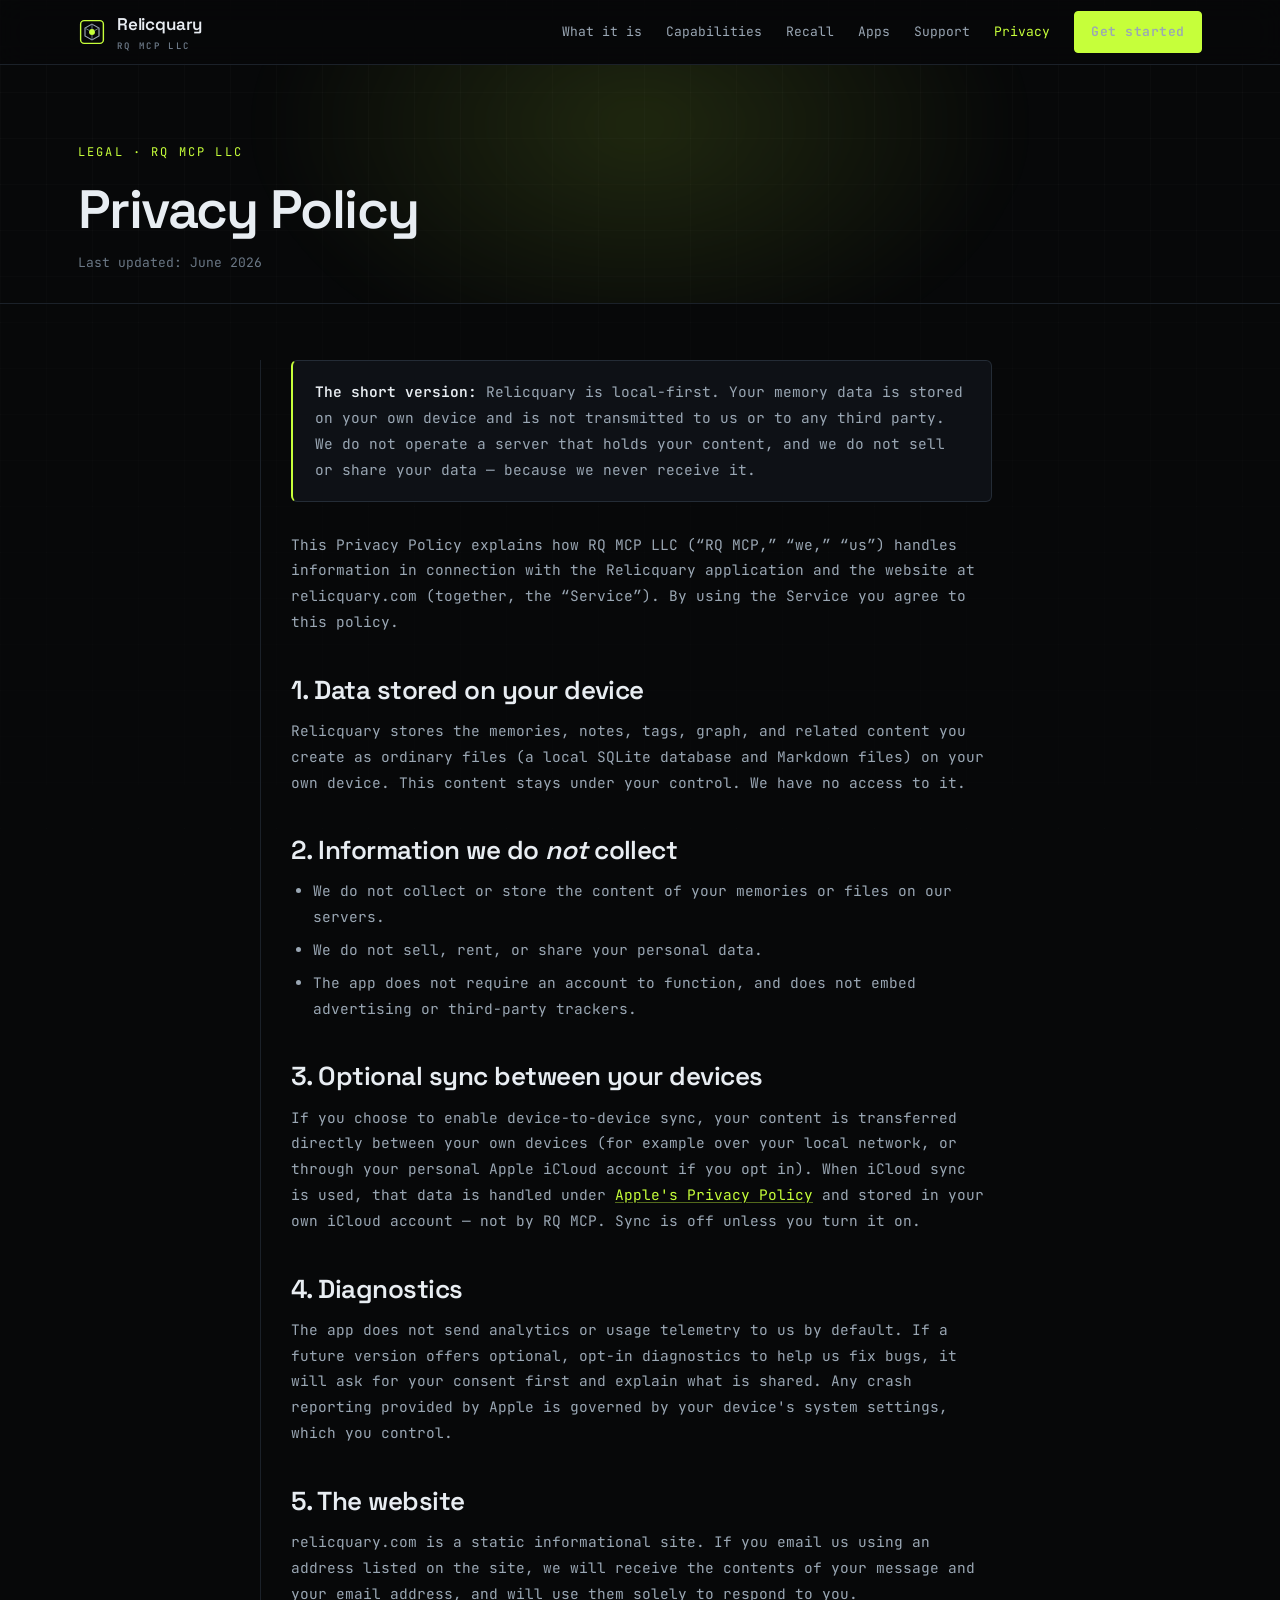
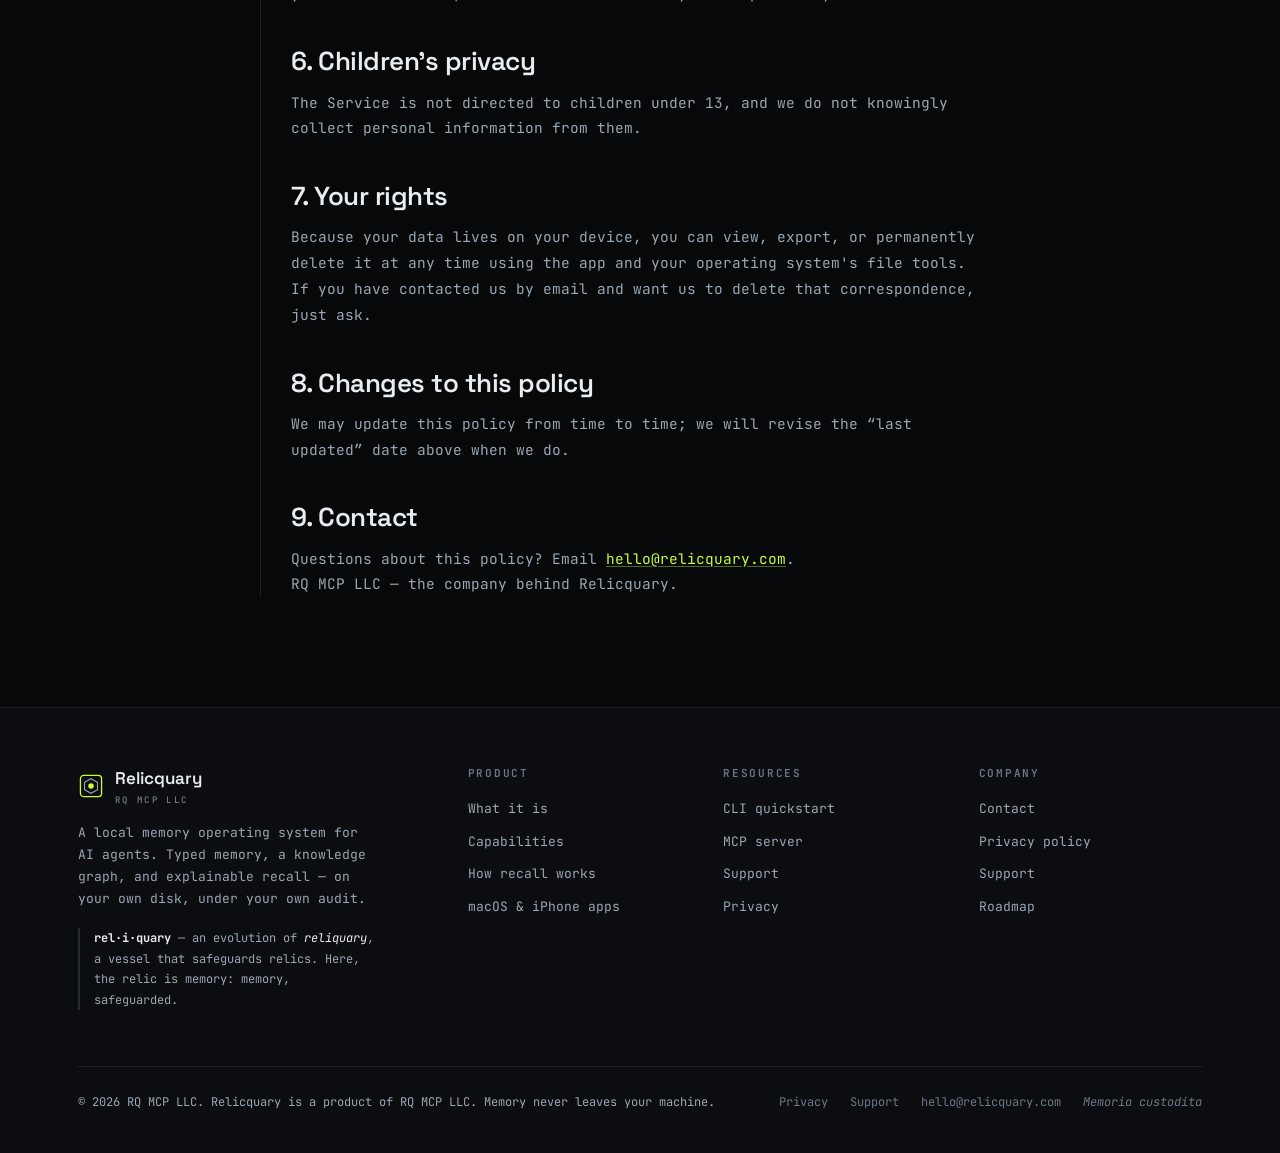
==== privacy.html @ 5849fa04 "Redesign relicquary.com — v2 Living Terminal base + best of v4 Dark developer-tool identity (near-bl" ====
<!DOCTYPE html>
<html lang="en" class="no-js">
<head>
<meta charset="UTF-8" />
<meta name="viewport" content="width=device-width, initial-scale=1.0" />
<title>Privacy Policy — Relicquary</title>
<meta name="description" content="Relicquary privacy policy. Relicquary is local-first: your memory data stays on your device. A product of RQ MCP LLC." />
<meta name="theme-color" content="#070809" />
<link rel="preconnect" href="https://fonts.googleapis.com" />
<link rel="preconnect" href="https://fonts.gstatic.com" crossorigin />
<link href="https://fonts.googleapis.com/css2?family=Space+Grotesk:wght@400;500;600;700&family=JetBrains+Mono:wght@400;500;600;700&display=swap" rel="stylesheet" />
<link rel="stylesheet" href="assets/styles.css" />
<script>document.documentElement.className = document.documentElement.className.replace('no-js','js');</script>
</head>
<body class="doc-page">
<a href="#main" class="skip">Skip to content</a>

<!-- NAV -->
<header class="nav" id="topnav">
  <div class="nav-inner">
    <a class="brand" href="index.html" aria-label="Relicquary home">
      <svg class="mark" viewBox="0 0 32 32" fill="none" aria-hidden="true">
        <rect x="3" y="3" width="26" height="26" rx="4" stroke="var(--signal)" stroke-width="1.6"/>
        <path d="M16 7 L24 11.5 V20.5 L16 25 L8 20.5 V11.5 Z" stroke="var(--ink-2)" stroke-width="1.3" fill="none"/>
        <circle cx="16" cy="16" r="3.4" fill="var(--signal)"/>
        <path d="M16 7 V12.6 M16 19.4 V25 M8 11.5 L13 14.4 M24 11.5 L19 14.4" stroke="var(--ink-3)" stroke-width="1.1"/>
      </svg>
      <span>Relicquary<small>RQ MCP LLC</small></span>
    </a>
    <nav class="nav-links" id="navlinks" aria-label="Primary">
      <a href="index.html#whatis">What it is</a>
      <a href="index.html#caps">Capabilities</a>
      <a href="index.html#recall">Recall</a>
      <a href="index.html#apps">Apps</a>
      <a href="support.html">Support</a>
      <a href="privacy.html" aria-current="page">Privacy</a>
      <a class="nav-cta" href="index.html#cta">Get started</a>
    </nav>
    <button class="nav-toggle" aria-label="Toggle menu" aria-expanded="false" aria-controls="navlinks" id="navToggle">
      <svg width="18" height="18" viewBox="0 0 24 24" fill="none" stroke="currentColor" stroke-width="2" aria-hidden="true"><line x1="3" y1="7" x2="21" y2="7"/><line x1="3" y1="12" x2="21" y2="12"/><line x1="3" y1="17" x2="21" y2="17"/></svg>
    </button>
  </div>
</header>

<main id="main">

<section class="doc-hero">
  <div class="hero-glow" aria-hidden="true"></div>
  <div class="wrap">
    <span class="index">LEGAL · RQ MCP LLC</span>
    <h1 class="doc-title">Privacy Policy</h1>
    <p class="updated">Last updated: <span id="updated">June 2026</span></p>
  </div>
</section>

<section class="doc">
  <div class="wrap doc-wrap">

    <div class="callout">
      <p><strong>The short version:</strong> Relicquary is local-first. Your memory data is stored on your
      own device and is not transmitted to us or to any third party. We do not operate a server that holds
      your content, and we do not sell or share your data — because we never receive it.</p>
    </div>

    <p>
      This Privacy Policy explains how RQ MCP LLC (“RQ MCP,” “we,” “us”) handles information in connection
      with the Relicquary application and the website at relicquary.com (together, the “Service”). By using
      the Service you agree to this policy.
    </p>

    <h2>1. Data stored on your device</h2>
    <p>
      Relicquary stores the memories, notes, tags, graph, and related content you create as ordinary files
      (a local SQLite database and Markdown files) on your own device. This content stays under your control.
      We have no access to it.
    </p>

    <h2>2. Information we do <em>not</em> collect</h2>
    <ul>
      <li>We do not collect or store the content of your memories or files on our servers.</li>
      <li>We do not sell, rent, or share your personal data.</li>
      <li>The app does not require an account to function, and does not embed advertising or third-party trackers.</li>
    </ul>

    <h2>3. Optional sync between your devices</h2>
    <p>
      If you choose to enable device-to-device sync, your content is transferred directly between your own
      devices (for example over your local network, or through your personal Apple iCloud account if you opt in).
      When iCloud sync is used, that data is handled under
      <a href="https://www.apple.com/legal/privacy/" target="_blank" rel="noopener">Apple's Privacy Policy</a>
      and stored in your own iCloud account — not by RQ MCP. Sync is off unless you turn it on.
    </p>

    <h2>4. Diagnostics</h2>
    <p>
      The app does not send analytics or usage telemetry to us by default. If a future version offers optional,
      opt-in diagnostics to help us fix bugs, it will ask for your consent first and explain what is shared. Any
      crash reporting provided by Apple is governed by your device's system settings, which you control.
    </p>

    <h2>5. The website</h2>
    <p>
      relicquary.com is a static informational site. If you email us using an address listed on the site, we
      will receive the contents of your message and your email address, and will use them solely to respond to you.
    </p>

    <h2>6. Children's privacy</h2>
    <p>The Service is not directed to children under 13, and we do not knowingly collect personal information from them.</p>

    <h2>7. Your rights</h2>
    <p>
      Because your data lives on your device, you can view, export, or permanently delete it at any time using the
      app and your operating system's file tools. If you have contacted us by email and want us to delete that
      correspondence, just ask.
    </p>

    <h2>8. Changes to this policy</h2>
    <p>We may update this policy from time to time; we will revise the “last updated” date above when we do.</p>

    <h2>9. Contact</h2>
    <p>
      Questions about this policy? Email <a href="mailto:hello@relicquary.com">hello@relicquary.com</a>.<br />
      RQ MCP LLC — the company behind Relicquary.
    </p>

  </div>
</section>

</main>

<!-- FOOTER -->
<footer aria-labelledby="foot-h">
  <h2 id="foot-h" class="sr-only">Relicquary footer</h2>
  <div class="wrap">
    <div class="foot-grid">
      <div>
        <div class="foot-brand-row">
          <svg class="mark" viewBox="0 0 32 32" fill="none" aria-hidden="true">
            <rect x="3" y="3" width="26" height="26" rx="4" stroke="var(--signal)" stroke-width="1.6"/>
            <path d="M16 7 L24 11.5 V20.5 L16 25 L8 20.5 V11.5 Z" stroke="var(--ink-2)" stroke-width="1.3"/>
            <circle cx="16" cy="16" r="3.4" fill="var(--signal)"/>
          </svg>
          <span>Relicquary<small>RQ MCP LLC</small></span>
        </div>
        <p class="foot-about">A local memory operating system for AI agents. Typed memory, a knowledge graph, and explainable recall — on your own disk, under your own audit.</p>
        <p class="etymology"><b>rel·i·quary</b> — an evolution of <em>reliquary</em>, a vessel that safeguards relics. Here, the relic is memory: memory, safeguarded.</p>
      </div>
      <div class="foot-col">
        <h5>Product</h5>
        <a href="index.html#whatis">What it is</a>
        <a href="index.html#caps">Capabilities</a>
        <a href="index.html#recall">How recall works</a>
        <a href="index.html#apps">macOS &amp; iPhone apps</a>
      </div>
      <div class="foot-col">
        <h5>Resources</h5>
        <a href="index.html#cta">CLI quickstart</a>
        <a href="index.html#recall">MCP server</a>
        <a href="support.html">Support</a>
        <a href="privacy.html">Privacy</a>
      </div>
      <div class="foot-col">
        <h5>Company</h5>
        <a href="mailto:hello@relicquary.com">Contact</a>
        <a href="privacy.html">Privacy policy</a>
        <a href="support.html">Support</a>
        <a href="index.html#apps">Roadmap</a>
      </div>
    </div>
    <div class="foot-bottom">
      <p>© <span class="yr">2026</span> RQ MCP LLC. Relicquary is a product of RQ MCP LLC. Memory never leaves your machine.</p>
      <div class="legal">
        <a href="privacy.html">Privacy</a>
        <a href="support.html">Support</a>
        <a href="mailto:hello@relicquary.com">hello@relicquary.com</a>
        <span class="lat">Memoria custodita</span>
      </div>
    </div>
  </div>
</footer>

<script>
(function(){
  Array.prototype.forEach.call(document.querySelectorAll('.yr'), function(el){
    el.textContent = new Date().getFullYear();
  });
  var navToggle = document.getElementById('navToggle');
  var navLinks = document.getElementById('navlinks');
  if(navToggle && navLinks){
    var closeNav = function(focusToggle){
      navLinks.classList.remove('open');
      navToggle.setAttribute('aria-expanded', 'false');
      if(focusToggle){ navToggle.focus(); }
    };
    navToggle.addEventListener('click', function(){
      var open = navLinks.classList.toggle('open');
      navToggle.setAttribute('aria-expanded', open ? 'true' : 'false');
    });
    Array.prototype.forEach.call(navLinks.querySelectorAll('a'), function(a){
      a.addEventListener('click', function(){ closeNav(false); });
    });
    document.addEventListener('keydown', function(e){
      if(e.key === 'Escape' && navLinks.classList.contains('open')){ closeNav(true); }
    });
  }
})();
</script>
</body>
</html>
---- assets/styles.css ----
/* ============================================================
   Relicquary — shared dark "Living Terminal" identity
   v2 base, with v4 elements re-skinned to the dark palette.
   A product of RQ MCP LLC.
   ============================================================ */

:root{
  --bg:#070809;
  --bg-2:#0b0d10;
  --panel:#0e1116;
  --panel-2:#11151b;
  --line:#1b2129;
  --line-2:#242c36;
  --ink:#e8edf2;
  --ink-2:#9aa7b4;
  --ink-3:#6b7886;
  --signal:#c6ff3a;
  --signal-dim:#9bd118;
  --cyan:#3ad6ff;
  --amber:#ffb454;
  --red:#ff6b6b;
  --grid:rgba(255,255,255,.025);
  --radius:4px;
  --mono:'JetBrains Mono', ui-monospace, SFMono-Regular, Menlo, monospace;
  --disp:'Space Grotesk', system-ui, sans-serif;
  --maxw:1180px;
}
*{box-sizing:border-box}
html{scroll-behavior:smooth;scroll-padding-top:80px}
@media (prefers-reduced-motion:reduce){html{scroll-behavior:auto}}
body{
  margin:0;
  background:var(--bg);
  color:var(--ink);
  font-family:var(--mono);
  font-size:15px;
  line-height:1.65;
  -webkit-font-smoothing:antialiased;
  overflow-x:hidden;
}
body::before{
  content:"";
  position:fixed;inset:0;
  background-image:
    linear-gradient(var(--grid) 1px, transparent 1px),
    linear-gradient(90deg, var(--grid) 1px, transparent 1px);
  background-size:46px 46px;
  pointer-events:none;
  z-index:0;
  -webkit-mask-image:radial-gradient(circle at 50% 30%, #000 0%, transparent 80%);
  mask-image:radial-gradient(circle at 50% 30%, #000 0%, transparent 80%);
}
a{color:inherit;text-decoration:none}
h1,h2,h3,h4{font-family:var(--disp);font-weight:600;letter-spacing:-.02em;margin:0}
::selection{background:var(--signal);color:#0a0c00}
.wrap{max-width:var(--maxw);margin:0 auto;padding:0 28px;position:relative;z-index:1}
.signal{color:var(--signal)}
.cyan{color:var(--cyan)}
:focus-visible{outline:2px solid var(--signal);outline-offset:3px;border-radius:2px}

/* skip link */
.skip{
  position:absolute;left:-9999px;top:0;z-index:200;
  background:var(--signal);color:#0a0c00;padding:10px 16px;font-weight:600;
  border-radius:0 0 var(--radius) 0;
}
.skip:focus{left:0;top:0}
.sr-only{position:absolute;width:1px;height:1px;padding:0;margin:-1px;overflow:hidden;clip:rect(0,0,0,0);white-space:nowrap;border:0}

/* ===== NAV ===== */
nav.nav, header.nav{
  position:sticky;top:0;z-index:50;
  backdrop-filter:blur(14px);-webkit-backdrop-filter:blur(14px);
  background:rgba(7,8,9,.72);
  border-bottom:1px solid var(--line);
}
.nav-inner{display:flex;align-items:center;justify-content:space-between;height:64px;max-width:var(--maxw);margin:0 auto;padding:0 28px}
.brand{display:flex;align-items:center;gap:11px;font-family:var(--disp);font-weight:600;font-size:17px;letter-spacing:-.01em}
.brand .mark{width:28px;height:28px;display:block;flex:0 0 auto}
.brand small{font-family:var(--mono);font-size:9px;letter-spacing:.26em;text-transform:uppercase;color:var(--ink-3);display:block;margin-top:1px}
.nav-links{display:flex;gap:24px;align-items:center}
.nav-links a{font-size:13px;color:var(--ink-2);transition:color .18s}
.nav-links a:hover{color:var(--ink)}
.nav-links a[aria-current="page"]{color:var(--signal)}
.nav-cta{
  font-family:var(--mono);font-size:12.5px;font-weight:600;letter-spacing:.04em;
  color:#0a0c00;background:var(--signal);
  padding:9px 16px;border-radius:var(--radius);
  border:1px solid var(--signal);
  transition:transform .15s, box-shadow .2s;
}
.nav-cta:hover{transform:translateY(-1px);box-shadow:0 6px 22px -8px var(--signal)}
.nav-toggle{display:none;background:none;border:1px solid var(--line-2);color:var(--ink);border-radius:var(--radius);padding:7px 9px;cursor:pointer}

/* eyebrow / labels */
.eyebrow{display:inline-flex;align-items:center;gap:9px;
  border:1px solid var(--line-2);border-radius:100px;padding:6px 13px 6px 9px;
  background:linear-gradient(180deg,var(--panel),var(--bg-2));
  font-size:11px;letter-spacing:.18em;text-transform:uppercase;color:var(--ink-2)}
.eyebrow .dot{width:7px;height:7px;border-radius:50%;background:var(--signal);box-shadow:0 0 0 3px rgba(198,255,58,.18);animation:pulse 2.4s ease-in-out infinite}
@keyframes pulse{0%,100%{opacity:1}50%{opacity:.35}}
.index{font-family:var(--mono);font-size:12px;color:var(--signal);letter-spacing:.18em;display:inline-block}

/* ===== HERO ===== */
.hero{position:relative;padding:88px 0 96px;overflow:hidden}
.hero-glow{
  position:absolute;top:-160px;left:50%;transform:translateX(-50%);
  width:880px;height:560px;
  background:radial-gradient(ellipse at center, rgba(198,255,58,.13), transparent 62%);
  filter:blur(20px);pointer-events:none;
}
.hero-grid{display:grid;grid-template-columns:1.04fr 1fr;gap:54px;align-items:center}
h1.hero-title{font-size:clamp(38px,5.4vw,64px);line-height:1.02;font-weight:600;letter-spacing:-.035em}
h1.hero-title .stroke{color:transparent;-webkit-text-stroke:1.4px var(--ink-2)}
.hero-sub{margin:26px 0 0;max-width:480px;color:var(--ink-2);font-size:16px;line-height:1.7}
.hero-sub b{color:var(--ink);font-weight:500}
.hero-actions{display:flex;gap:14px;margin-top:34px;flex-wrap:wrap;align-items:center}
.btn-primary{
  font-family:var(--mono);font-weight:600;font-size:14px;letter-spacing:.02em;
  color:#0a0c00;background:var(--signal);padding:13px 22px;border-radius:var(--radius);
  border:1px solid var(--signal);display:inline-flex;align-items:center;gap:10px;
  transition:transform .15s,box-shadow .2s;
}
.btn-primary:hover{transform:translateY(-1px);box-shadow:0 10px 30px -10px var(--signal)}
.btn-ghost{
  font-family:var(--mono);font-size:14px;color:var(--ink);padding:13px 20px;
  border:1px solid var(--line-2);border-radius:var(--radius);display:inline-flex;align-items:center;gap:10px;
  transition:border-color .18s,background .18s;background:var(--panel);
}
.btn-ghost:hover{border-color:var(--ink-3);background:var(--panel-2)}
.hero-meta{display:flex;gap:22px;margin-top:40px;flex-wrap:wrap}
.hero-meta .item{display:flex;flex-direction:column;gap:2px}
.hero-meta .k{font-size:11px;letter-spacing:.14em;text-transform:uppercase;color:var(--ink-3)}
.hero-meta .v{font-size:13px;color:var(--ink-2)}
.hero-meta .v b{color:var(--signal);font-weight:600}

/* ===== TERMINAL ===== */
.terminal{
  position:relative;border:1px solid var(--line-2);border-radius:8px;
  background:linear-gradient(180deg,#0c0f14,#090b0e);
  box-shadow:0 30px 80px -40px rgba(0,0,0,.9), 0 0 0 1px rgba(255,255,255,.02) inset;
  overflow:hidden;
}
.terminal::after{
  content:"";position:absolute;inset:0;pointer-events:none;border-radius:8px;
  background:linear-gradient(180deg,rgba(198,255,58,.05),transparent 22%);
}
.term-bar{display:flex;align-items:center;gap:14px;padding:11px 15px;border-bottom:1px solid var(--line);background:var(--panel-2)}
.term-dots{display:flex;gap:7px}
.term-dots i{width:11px;height:11px;border-radius:50%;display:block;background:#2a323c}
.term-dots i:first-child{background:#3a4450}
.term-title{font-size:11.5px;color:var(--ink-3);letter-spacing:.06em}
.term-tag{margin-left:auto;font-size:10.5px;letter-spacing:.16em;text-transform:uppercase;color:var(--signal-dim);border:1px solid var(--line-2);padding:3px 8px;border-radius:3px}
.term-body{padding:18px 18px 22px;font-size:13.5px;min-height:382px}
.term-line{display:flex;gap:9px;white-space:pre-wrap;word-break:break-word}
.term-line .prompt{color:var(--signal);user-select:none;flex-shrink:0}
.term-line .cmd{color:var(--ink)}
.term-comment{color:var(--ink-3);margin:4px 0 12px}
.cursor{display:inline-block;width:8px;height:16px;background:var(--signal);vertical-align:-3px;margin-left:1px;animation:blink 1s steps(1) infinite}
@keyframes blink{50%{opacity:0}}
.results{margin-top:14px;display:flex;flex-direction:column;gap:9px}
.res{
  opacity:0;transform:translateY(8px);
  border:1px solid var(--line);border-radius:5px;background:var(--panel);
  padding:11px 13px;
  animation:revealcard .5s cubic-bezier(.2,.7,.2,1) forwards;
}
@keyframes revealcard{to{opacity:1;transform:none}}
.res-top{display:flex;align-items:center;gap:10px;margin-bottom:5px;flex-wrap:wrap}
.kind{font-size:10px;letter-spacing:.1em;text-transform:uppercase;padding:2px 7px;border-radius:3px;font-weight:600}
.kind.fact{background:rgba(58,214,255,.12);color:var(--cyan);border:1px solid rgba(58,214,255,.25)}
.kind.decision{background:rgba(198,255,58,.12);color:var(--signal);border:1px solid rgba(198,255,58,.25)}
.kind.procedure{background:rgba(255,180,84,.12);color:var(--amber);border:1px solid rgba(255,180,84,.28)}
.curr{font-size:10px;letter-spacing:.08em;text-transform:uppercase;display:inline-flex;align-items:center;gap:5px;color:var(--ink-2)}
.curr .pip{width:6px;height:6px;border-radius:50%;display:inline-block}
.curr.current .pip{background:var(--signal)}
.curr.stale .pip{background:var(--amber)}
.curr.superseded .pip{background:var(--red)}
.score{margin-left:auto;font-size:11.5px;color:var(--ink-2)}
.score b{color:var(--ink);font-weight:600}
.res-text{color:var(--ink);font-size:13px;line-height:1.55;margin:2px 0 7px}
.res-why{display:flex;gap:5px;flex-wrap:wrap;align-items:center}
.res-why .lbl{font-size:10px;color:var(--ink-3);letter-spacing:.08em;text-transform:uppercase;margin-right:2px}
.bar{height:5px;border-radius:3px;background:var(--line-2);position:relative;overflow:hidden;min-width:44px}
.bar i{position:absolute;inset:0;width:0;transition:width .9s ease;border-radius:3px}
.bar.bm25 i{background:linear-gradient(90deg,#2a6b7a,var(--cyan))}
.bar.sem i{background:linear-gradient(90deg,#5a7a18,var(--signal))}
.why-tag{font-size:10px;color:var(--ink-2);display:flex;align-items:center;gap:5px}

/* ===== SECTION SHELL ===== */
section{position:relative;z-index:1}
.sec-head{display:flex;align-items:flex-end;justify-content:space-between;gap:24px;margin-bottom:46px;flex-wrap:wrap}
.sec-head h2{font-size:clamp(26px,3.4vw,40px);line-height:1.08;max-width:680px;margin-top:12px}
.sec-head p{color:var(--ink-2);max-width:440px;font-size:14.5px;line-height:1.7;margin:0}
.reveal{opacity:0;transform:translateY(26px);transition:opacity .7s ease, transform .7s cubic-bezier(.2,.7,.2,1)}
.reveal.in{opacity:1;transform:none}
.reveal.d1{transition-delay:.08s}
.reveal.d2{transition-delay:.16s}
.reveal.d3{transition-delay:.24s}

/* ===== WHAT IT IS ===== */
.whatis{padding:96px 0;border-top:1px solid var(--line)}
.pillars{display:grid;grid-template-columns:repeat(3,1fr);gap:1px;background:var(--line);border:1px solid var(--line);border-radius:8px;overflow:hidden}
.pillar{background:var(--bg-2);padding:30px 26px;transition:background .25s}
.pillar:hover{background:var(--panel)}
.pillar .ic{width:38px;height:38px;margin-bottom:18px;color:var(--signal)}
.pillar h3{font-size:18px;margin-bottom:9px}
.pillar p{color:var(--ink-2);font-size:13.5px;line-height:1.65;margin:0}
.pillar .tag{display:inline-block;margin-top:14px;font-size:10.5px;letter-spacing:.12em;text-transform:uppercase;color:var(--ink-3)}

/* ===== LOCAL-FIRST DIAGRAM (adapted from v4) ===== */
.local{padding:96px 0;border-top:1px solid var(--line);background:linear-gradient(180deg,transparent,rgba(11,13,16,.5))}
.local-grid{display:grid;grid-template-columns:1fr 1fr;gap:54px;align-items:center}
.diagram-card{
  border:1px solid var(--line-2);border-radius:8px;
  background:linear-gradient(180deg,var(--panel),var(--bg-2));
  padding:28px;position:relative;overflow:hidden;
  box-shadow:0 30px 80px -50px rgba(0,0,0,.9);
}
.diagram-card svg{width:100%;height:auto;display:block;overflow:visible}
.local-copy h2{font-size:clamp(26px,3.4vw,40px);line-height:1.08}
.local-copy .lead{color:var(--ink-2);font-size:15px;line-height:1.75;max-width:440px;margin:18px 0 0}
.local-list{list-style:none;padding:0;margin:24px 0 0;display:flex;flex-direction:column;gap:18px}
.local-list .pn{font-family:var(--mono);font-size:12px;color:var(--signal);letter-spacing:.14em;display:block;margin-bottom:5px}
.local-list h3{font-size:17px;margin:0 0 5px}
.local-list p{color:var(--ink-2);font-size:13.5px;line-height:1.65;margin:0}

/* ===== CAPABILITIES ===== */
.caps{padding:96px 0;border-top:1px solid var(--line);background:linear-gradient(180deg,transparent,rgba(11,13,16,.5))}
.cap-grid{display:grid;grid-template-columns:repeat(2,1fr);gap:18px}
.cap{
  position:relative;border:1px solid var(--line);border-radius:8px;
  background:linear-gradient(180deg,var(--panel),var(--bg-2));
  padding:26px 26px 24px;overflow:hidden;transition:border-color .25s,transform .25s;
}
.cap:hover{border-color:var(--line-2);transform:translateY(-3px)}
.cap::before{content:"";position:absolute;top:0;left:0;width:0;height:2px;background:var(--signal);transition:width .4s ease}
.cap:hover::before{width:100%}
.cap-num{font-family:var(--mono);font-size:11px;color:var(--ink-3);letter-spacing:.18em}
.cap h3{font-size:20px;margin:10px 0 12px;display:flex;align-items:center;gap:12px}
.cap h3 .ci{width:24px;height:24px;color:var(--signal);flex-shrink:0}
.cap p{color:var(--ink-2);font-size:13.5px;line-height:1.66;margin:0}
.cap code{color:var(--signal);background:rgba(198,255,58,.08);padding:1px 5px;border-radius:3px;font-family:var(--mono);font-size:12px}
.cap .kinds{display:flex;flex-wrap:wrap;gap:6px;margin-top:16px}
.cap .kinds span{font-size:10.5px;color:var(--ink-2);border:1px solid var(--line-2);border-radius:3px;padding:3px 8px;background:var(--bg)}
.cap .kinds span.hl{color:var(--signal);border-color:rgba(198,255,58,.3)}

/* ===== HOW RECALL WORKS ===== */
.recall{padding:96px 0;border-top:1px solid var(--line)}
.pipe-figure{
  border:1px solid var(--line-2);border-radius:8px;margin-bottom:28px;
  background:linear-gradient(180deg,var(--panel),var(--bg-2));
  padding:30px 26px;box-shadow:0 30px 80px -50px rgba(0,0,0,.9);overflow:hidden;
}
.pipe-figure svg{width:100%;height:auto;display:block;overflow:visible}
/* responsive pipeline: wide horizontal by default, vertical stack on phones */
.pipe-tall{display:none}
.pipe-tall svg{max-width:360px;margin:0 auto}
.pipeline{display:grid;grid-template-columns:repeat(4,1fr);gap:1px;background:var(--line);border:1px solid var(--line);border-radius:8px;overflow:hidden;margin-bottom:28px}
.stage{background:var(--bg-2);padding:24px 20px;position:relative}
.stage .st-n{font-family:var(--mono);font-size:11px;color:var(--signal);letter-spacing:.16em}
.stage h4{font-family:var(--disp);font-size:15.5px;font-weight:600;margin:10px 0 8px}
.stage p{color:var(--ink-2);font-size:12.5px;line-height:1.6;margin:0}
.stage .arr{position:absolute;right:-7px;top:50%;transform:translateY(-50%);z-index:2;color:var(--ink-3);background:var(--bg-2);width:14px}
.recall-note{border:1px dashed var(--line-2);border-radius:8px;padding:20px 24px;color:var(--ink-2);font-size:13.5px;line-height:1.7;background:var(--panel)}
.recall-note b{color:var(--ink)}
.recall-note code{color:var(--signal);background:rgba(198,255,58,.08);padding:1px 6px;border-radius:3px;font-family:var(--mono)}

/* why-card (adapted from v4, dark) */
.why-card{margin-top:28px;border:1px solid var(--line-2);border-radius:8px;background:linear-gradient(180deg,var(--panel),var(--bg-2));overflow:hidden}
.why-top{display:flex;align-items:center;justify-content:space-between;gap:12px;padding:15px 20px;border-bottom:1px solid var(--line);background:var(--panel-2);flex-wrap:wrap}
.why-top .q{font-family:var(--mono);font-size:13px;color:var(--ink)}
.why-top .q b{color:var(--signal)}
.why-top .badge{font-family:var(--mono);font-size:10.5px;letter-spacing:.12em;text-transform:uppercase;padding:5px 10px;border-radius:3px;color:var(--signal);background:rgba(198,255,58,.1);border:1px solid rgba(198,255,58,.3);display:inline-flex;align-items:center;gap:6px}
.why-top .badge .pip{width:6px;height:6px;border-radius:50%;background:var(--signal);display:inline-block}
.why-body{padding:18px 20px}
.why-body .res-line{font-size:15px;color:var(--ink);margin:0;animation:none;border:0;background:none;padding:0;opacity:1;transform:none}
.why-body .res-line b{color:var(--signal);font-weight:600}
.why-meta{display:flex;flex-wrap:wrap;gap:8px 14px;margin:14px 0 16px;font-family:var(--mono);font-size:11px;color:var(--ink-2)}
.why-meta em{font-style:normal;color:var(--signal)}
.scorebars{display:flex;flex-direction:column;gap:11px}
.sb{display:grid;grid-template-columns:130px 1fr 42px;align-items:center;gap:12px;font-family:var(--mono);font-size:11.5px;color:var(--ink-2)}
.sb .track{height:7px;border-radius:999px;background:var(--line-2);overflow:hidden}
.sb .fill{height:100%;border-radius:999px;width:0;transition:width 1.1s cubic-bezier(.2,.7,.2,1)}
.sb .fill.f1{background:linear-gradient(90deg,#2a6b7a,var(--cyan))}
.sb .fill.f2{background:linear-gradient(90deg,#5a7a18,var(--signal))}
.sb .fill.f3{background:linear-gradient(90deg,#7a5a18,var(--amber))}
.sb .fill.f4{background:linear-gradient(90deg,#5a7a18,var(--signal-dim))}
.sb .val{text-align:right;color:var(--ink)}
@media (max-width:560px){.sb{grid-template-columns:96px 1fr 38px;gap:9px}}

/* ===== APPS ===== */
.apps{padding:96px 0;border-top:1px solid var(--line)}
.apps-grid{display:grid;grid-template-columns:1fr 1fr;gap:54px;align-items:center}
.apps-copy h2{font-size:clamp(26px,3.4vw,40px);line-height:1.08;margin-bottom:18px}
.apps-copy h2 .stroke{color:transparent;-webkit-text-stroke:1.2px var(--ink-2)}
.apps-copy .lead{color:var(--ink-2);font-size:15px;line-height:1.75;max-width:440px}
.apps-list{list-style:none;padding:0;margin:26px 0 0;display:flex;flex-direction:column;gap:13px}
.apps-list li{display:flex;gap:12px;align-items:flex-start;font-size:13.5px;color:var(--ink-2)}
.apps-list li .tick{width:18px;height:18px;color:var(--signal);flex-shrink:0;margin-top:2px}
.apps-list li b{color:var(--ink);font-weight:500}
.soon{font-family:var(--mono);font-size:10.5px;letter-spacing:.2em;text-transform:uppercase;color:var(--signal);border:1px solid rgba(198,255,58,.35);border-radius:100px;padding:5px 13px;display:inline-block;margin-bottom:18px}
.devices{position:relative;display:flex;justify-content:center;align-items:center}
.device-figure{border:1px solid var(--line-2);border-radius:8px;background:linear-gradient(180deg,var(--panel),var(--bg-2));padding:24px;width:100%;box-shadow:0 30px 80px -50px rgba(0,0,0,.9)}
.device-figure svg{width:100%;height:auto;display:block;overflow:visible}

/* ===== CTA ===== */
.cta{padding:104px 0;border-top:1px solid var(--line);position:relative;overflow:hidden}
.cta-glow{position:absolute;bottom:-220px;left:50%;transform:translateX(-50%);width:900px;height:480px;background:radial-gradient(ellipse at center,rgba(198,255,58,.12),transparent 64%);filter:blur(10px);pointer-events:none}
.cta-inner{text-align:center;position:relative}
.cta h2{font-size:clamp(30px,4.4vw,54px);line-height:1.04;letter-spacing:-.03em;max-width:760px;margin:0 auto}
.cta p{color:var(--ink-2);max-width:520px;margin:22px auto 0;font-size:15.5px;line-height:1.7}
.cta-term{
  margin:34px auto 0;max-width:560px;text-align:left;
  border:1px solid var(--line-2);border-radius:8px;background:linear-gradient(180deg,#0c0f14,#090b0e);overflow:hidden;
  box-shadow:0 30px 80px -50px rgba(0,0,0,.9);
}
.cta-term .tbar{display:flex;align-items:center;gap:8px;padding:11px 14px;border-bottom:1px solid var(--line);background:var(--panel-2)}
.cta-term .tbar i{width:11px;height:11px;border-radius:50%;display:inline-block;background:#2a323c}
.cta-term .tbar i:first-child{background:#3a4450}
.cta-term .tbar span{margin-left:8px;font-size:11px;color:var(--ink-3);letter-spacing:.06em}
.cta-term .tbody{padding:16px 18px;font-size:13px;line-height:1.95}
.cta-term .cm{color:var(--ink-3)}
.cta-term .pr{color:var(--signal)}
.cta-term .ok{color:var(--signal-dim)}
.cta-term .okmark{width:13px;height:13px;display:inline-block;vertical-align:-1px}
.cta-term .out{color:var(--ink-2)}
.cta-actions{display:flex;gap:14px;justify-content:center;margin-top:30px;flex-wrap:wrap}
.copy{margin-left:auto;color:var(--ink-3);background:none;border:1px solid var(--line-2);border-radius:4px;padding:4px 9px;font-family:var(--mono);font-size:11px;cursor:pointer;transition:color .15s,border-color .15s}
.copy:hover{color:var(--signal);border-color:var(--signal)}

/* ===== DOC PAGES (privacy / support) ===== */
.doc-hero{padding:74px 0 30px;border-bottom:1px solid var(--line);position:relative;overflow:hidden}
.doc-hero .hero-glow{top:-220px}
.doc-title{font-size:clamp(34px,5vw,54px);line-height:1.04;margin:18px 0 0;letter-spacing:-.03em}
.doc-hero .updated{color:var(--ink-3);font-size:13px;margin:14px 0 0}
.doc{padding:56px 0 96px}
.doc-wrap{max-width:760px}
.doc h2{font-size:clamp(20px,2.6vw,26px);margin:40px 0 12px;line-height:1.2}
.doc h3{font-size:16px;margin:0 0 8px;color:var(--ink)}
.doc p{color:var(--ink-2);font-size:14.5px;line-height:1.78;margin:0 0 14px}
.doc ul{color:var(--ink-2);font-size:14.5px;line-height:1.78;margin:0 0 14px;padding-left:22px}
.doc li{margin-bottom:7px}
.doc a{color:var(--signal);text-decoration:underline;text-underline-offset:2px;text-decoration-color:rgba(198,255,58,.4)}
.doc a:hover{text-decoration-color:var(--signal)}
.doc em{color:var(--ink);font-style:italic}
.doc strong{color:var(--ink);font-weight:600}
.callout{border:1px solid var(--line-2);border-left:2px solid var(--signal);border-radius:6px;background:var(--panel);padding:18px 22px;margin:0 0 30px}
.callout p{margin:0;color:var(--ink-2)}
.callout strong{color:var(--ink)}
.faq{display:flex;flex-direction:column;gap:1px;background:var(--line);border:1px solid var(--line);border-radius:8px;overflow:hidden;margin-top:18px}
.faq-item{background:var(--bg-2);padding:22px 24px}
.faq-item p{margin:0}
/* doc-page: persist the blueprint texture down long legal/support pages
   (the index's radial mask fades to flat black low on tall pages) and give the
   doc column a faint left rule so lower sections don't read generic. */
.doc-page body::before,
body.doc-page::before{
  -webkit-mask-image:linear-gradient(180deg, #000 0%, rgba(0,0,0,.5) 40%, rgba(0,0,0,.18) 100%);
  mask-image:linear-gradient(180deg, #000 0%, rgba(0,0,0,.5) 40%, rgba(0,0,0,.18) 100%);
}
.doc-page .doc-wrap{
  border-left:1px solid var(--line);
  padding-left:30px;
}
@media(max-width:620px){
  .doc-page .doc-wrap{border-left:0;padding-left:0}
}

/* ===== FOOTER ===== */
footer{border-top:1px solid var(--line);padding:56px 0 40px;background:var(--bg-2);position:relative;z-index:1}
.foot-grid{display:grid;grid-template-columns:1.6fr 1fr 1fr 1fr;gap:32px;margin-bottom:44px}
.foot-brand-row{display:flex;align-items:center;gap:11px;font-family:var(--disp);font-weight:600;font-size:17px;margin-bottom:14px}
.foot-brand-row .mark{width:26px;height:26px;flex:0 0 auto}
.foot-brand-row small{font-family:var(--mono);font-size:9px;letter-spacing:.26em;text-transform:uppercase;color:var(--ink-3);display:block;margin-top:1px}
.foot-about{color:var(--ink-2);font-size:13px;line-height:1.7;max-width:300px}
.foot-about em{color:var(--ink);font-style:italic}
.foot-col h5{font-family:var(--mono);font-size:11px;letter-spacing:.16em;text-transform:uppercase;color:var(--ink-3);margin:0 0 16px;font-weight:600}
.foot-col a{display:block;color:var(--ink-2);font-size:13px;margin-bottom:11px;transition:color .15s}
.foot-col a:hover{color:var(--signal)}
.etymology{font-size:12px;color:var(--ink-2);border-left:2px solid var(--line-2);padding-left:14px;margin-top:18px;line-height:1.7;max-width:300px}
.etymology b{color:var(--ink)}
.etymology em{color:var(--ink);font-style:italic}
.foot-bottom{display:flex;align-items:center;justify-content:space-between;gap:18px;padding-top:26px;border-top:1px solid var(--line);flex-wrap:wrap}
.foot-bottom p{margin:0;font-size:12px;color:var(--ink-2)}
.foot-bottom .legal{display:flex;gap:22px;flex-wrap:wrap}
.foot-bottom .legal a{font-size:12px;color:var(--ink-3)}
.foot-bottom .legal a:hover{color:var(--ink-2)}
.foot-bottom .lat{font-size:12px;color:var(--ink-3);font-style:italic}

/* ===== RESPONSIVE ===== */
@media(max-width:920px){
  .hero-grid{grid-template-columns:1fr;gap:44px}
  .terminal{order:2}
  .pillars{grid-template-columns:1fr}
  .local-grid{grid-template-columns:1fr;gap:40px}
  .cap-grid{grid-template-columns:1fr}
  .pipeline{grid-template-columns:1fr 1fr}
  .stage .arr{display:none}
  .apps-grid{grid-template-columns:1fr;gap:44px}
  .foot-grid{grid-template-columns:1fr 1fr}
}
@media(max-width:620px){
  .wrap{padding:0 18px}
  .nav-inner{padding:0 18px}
  .nav-links{
    display:none;position:absolute;top:64px;left:0;right:0;
    flex-direction:column;align-items:flex-start;gap:0;
    background:rgba(7,8,9,.97);border-bottom:1px solid var(--line);padding:8px 18px 16px;
  }
  .nav-links.open{display:flex}
  .nav-links a{padding:10px 0;width:100%}
  .nav-toggle{display:inline-flex}
  .hero{padding:54px 0 64px}
  .hero-meta{gap:18px}
  .pipe-wide{display:none}
  .pipe-tall{display:block}
  .pipeline{grid-template-columns:1fr}
  /* keep illustrative mocks from shrinking labels too far on phones */
  .device-figure svg{max-width:380px;margin:0 auto}
  .diagram-card svg{max-width:420px;margin:0 auto}
  .foot-grid{grid-template-columns:1fr 1fr}
  .cta-actions{flex-direction:column}
}
@media(prefers-reduced-motion:reduce){
  *{animation:none!important;transition:none!important}
  .res{opacity:1!important;transform:none!important}
  .reveal{opacity:1!important;transform:none!important}
  .cursor{opacity:1}
}
/* Failsafe: if JS shows reveals via class, this is covered; no-JS users still see content. */
.no-js .reveal{opacity:1;transform:none}
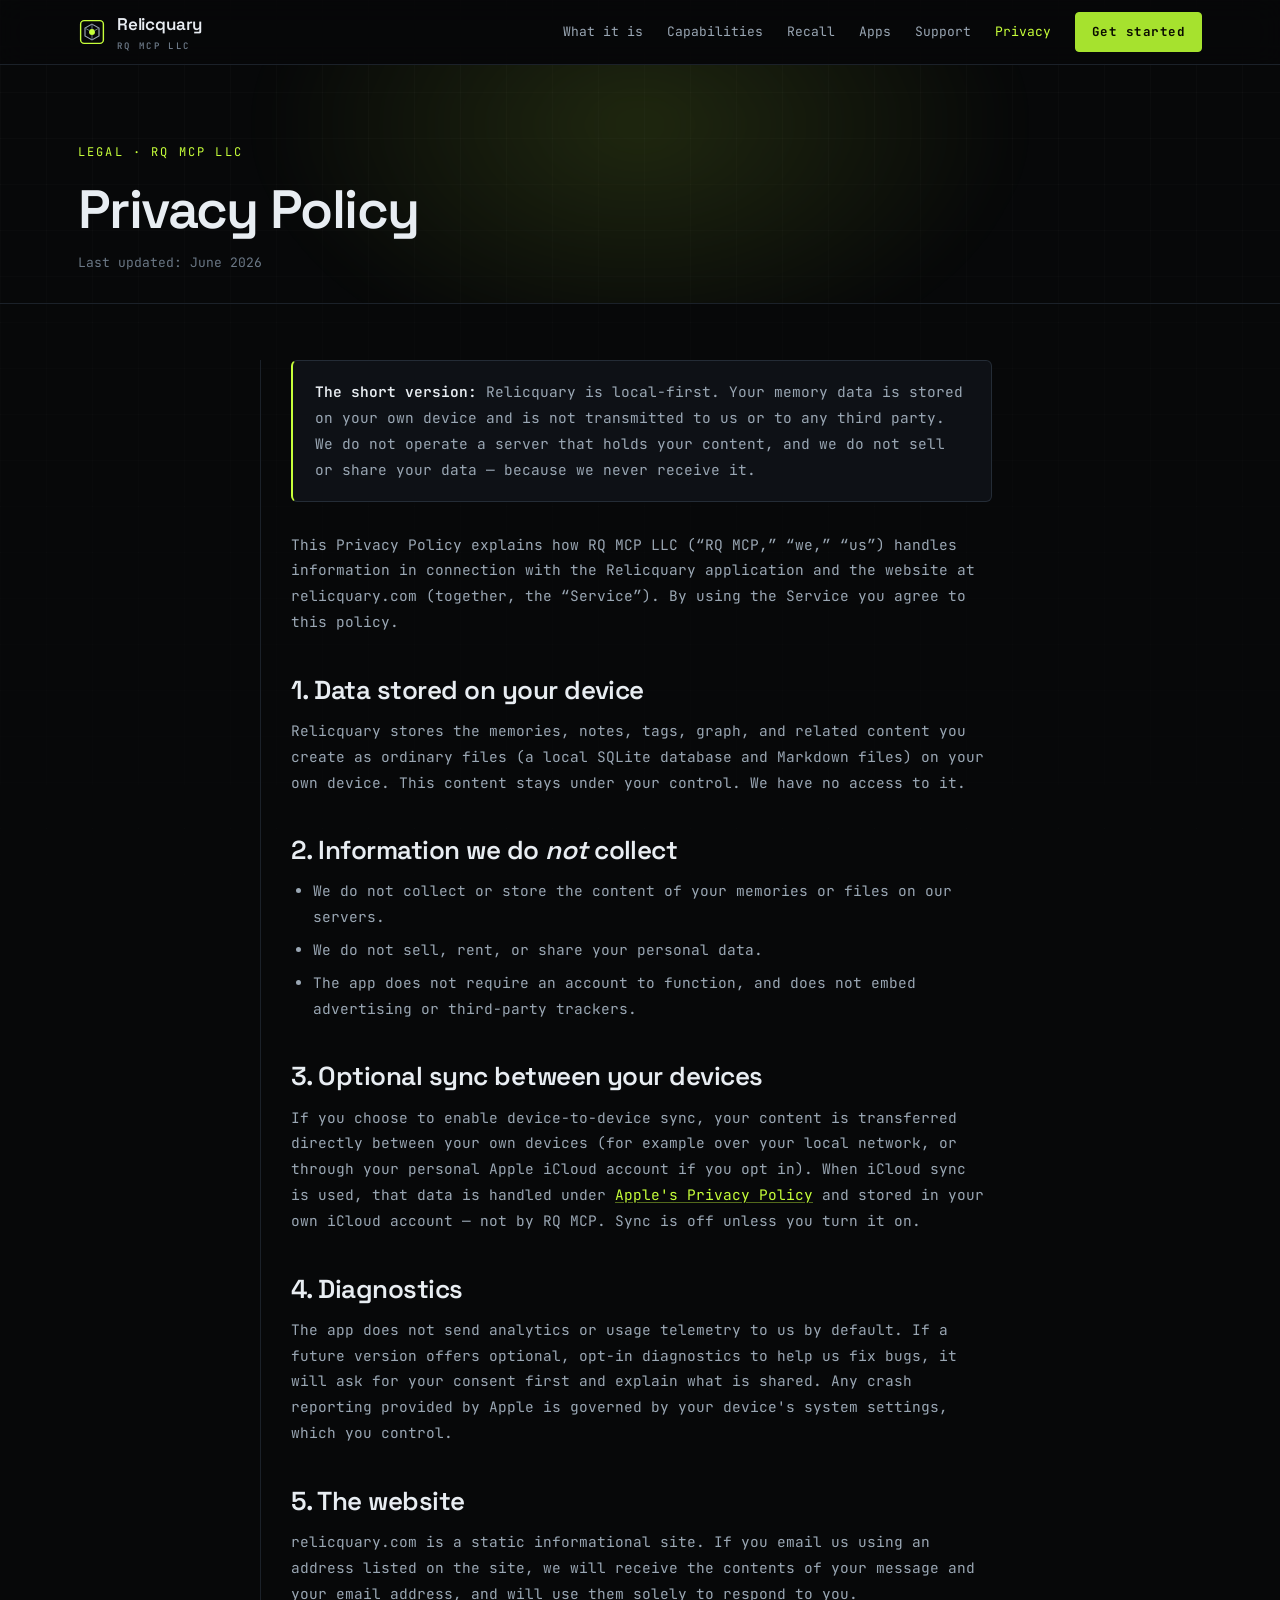
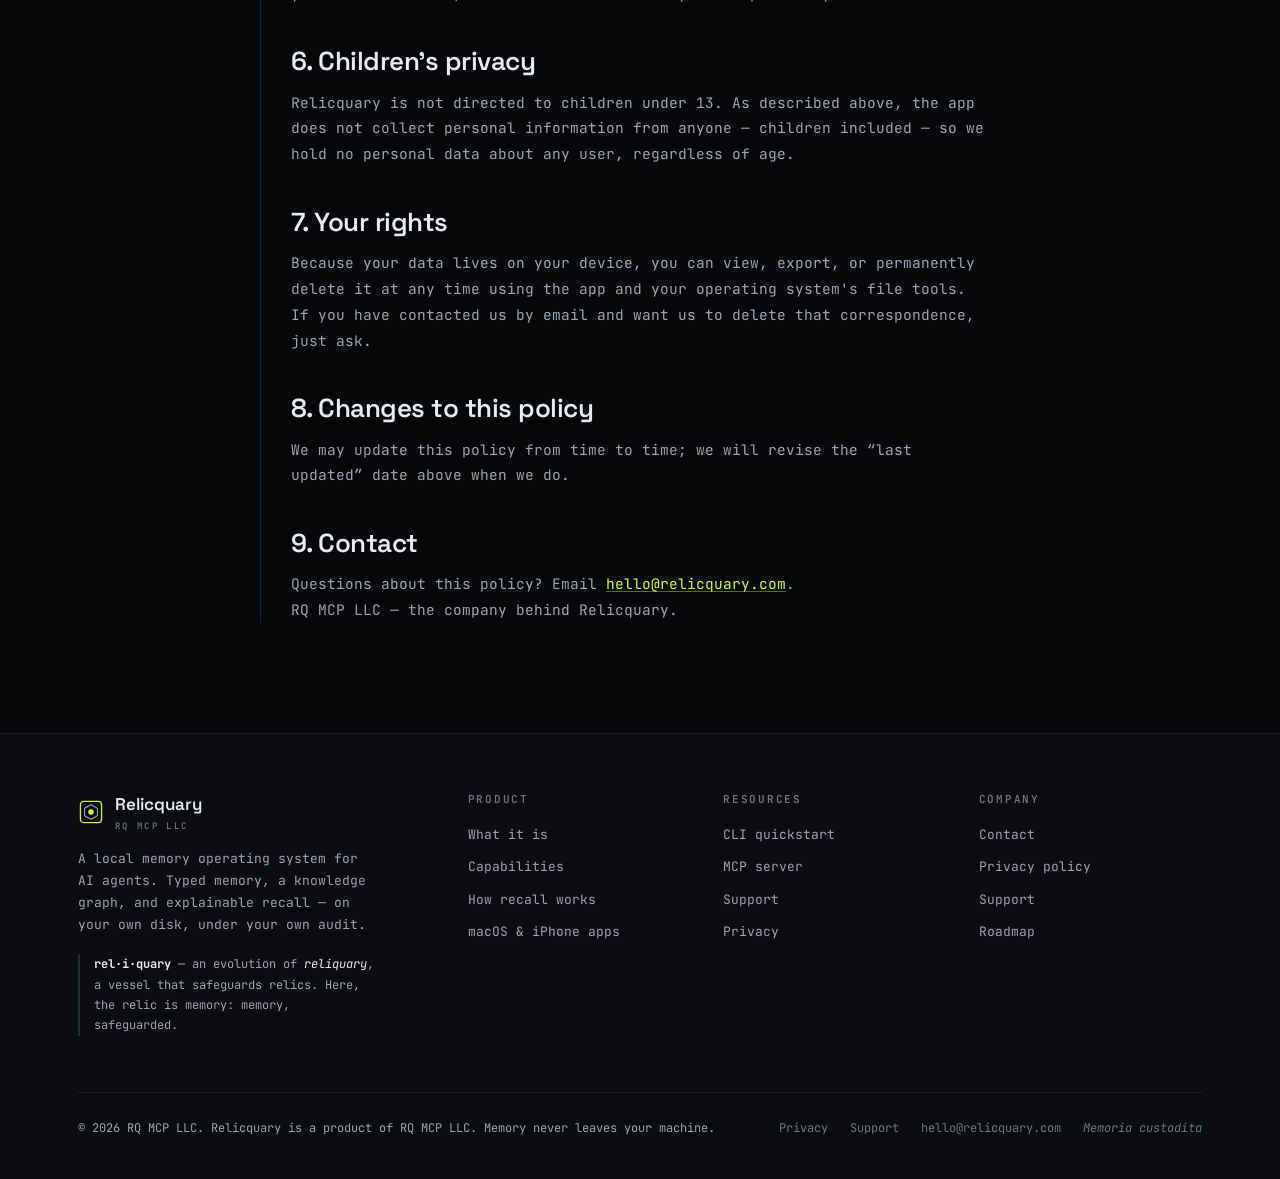
==== commit 87b84f73: "Fix button legibility + privacy children's-data wording - Tone filled-button lime to --signal-btn (#" ====
--- a/privacy.html
+++ b/privacy.html
@@ -105,7 +105,9 @@
     </p>
 
     <h2>6. Children's privacy</h2>
-    <p>The Service is not directed to children under 13, and we do not knowingly collect personal information from them.</p>
+    <p>Relicquary is not directed to children under 13. As described above, the app does not collect
+    personal information from anyone — children included — so we hold no personal data about any user,
+    regardless of age.</p>
 
     <h2>7. Your rights</h2>
     <p>
--- a/assets/styles.css
+++ b/assets/styles.css
@@ -16,6 +16,7 @@
   --ink-3:#6b7886;
   --signal:#c6ff3a;
   --signal-dim:#9bd118;
+  --signal-btn:#a6e22e;   /* toned lime for filled buttons: less glare than --signal, still on-brand */
   --cyan:#3ad6ff;
   --amber:#ffb454;
   --red:#ff6b6b;
@@ -82,14 +83,14 @@
 .nav-links a{font-size:13px;color:var(--ink-2);transition:color .18s}
 .nav-links a:hover{color:var(--ink)}
 .nav-links a[aria-current="page"]{color:var(--signal)}
-.nav-cta{
-  font-family:var(--mono);font-size:12.5px;font-weight:600;letter-spacing:.04em;
-  color:#0a0c00;background:var(--signal);
+.nav-links a.nav-cta{
+  font-family:var(--mono);font-size:12.5px;font-weight:700;letter-spacing:.04em;
+  color:#0a0c00;background:var(--signal-btn);
   padding:9px 16px;border-radius:var(--radius);
-  border:1px solid var(--signal);
+  border:1px solid var(--signal-btn);
   transition:transform .15s, box-shadow .2s;
 }
-.nav-cta:hover{transform:translateY(-1px);box-shadow:0 6px 22px -8px var(--signal)}
+.nav-links a.nav-cta:hover{color:#0a0c00;transform:translateY(-1px);box-shadow:0 6px 22px -8px var(--signal)}
 .nav-toggle{display:none;background:none;border:1px solid var(--line-2);color:var(--ink);border-radius:var(--radius);padding:7px 9px;cursor:pointer}
 
 /* eyebrow / labels */
@@ -116,9 +117,9 @@
 .hero-sub b{color:var(--ink);font-weight:500}
 .hero-actions{display:flex;gap:14px;margin-top:34px;flex-wrap:wrap;align-items:center}
 .btn-primary{
-  font-family:var(--mono);font-weight:600;font-size:14px;letter-spacing:.02em;
-  color:#0a0c00;background:var(--signal);padding:13px 22px;border-radius:var(--radius);
-  border:1px solid var(--signal);display:inline-flex;align-items:center;gap:10px;
+  font-family:var(--mono);font-weight:700;font-size:14px;letter-spacing:.02em;
+  color:#0a0c00;background:var(--signal-btn);padding:13px 22px;border-radius:var(--radius);
+  border:1px solid var(--signal-btn);display:inline-flex;align-items:center;gap:10px;
   transition:transform .15s,box-shadow .2s;
 }
 .btn-primary:hover{transform:translateY(-1px);box-shadow:0 10px 30px -10px var(--signal)}
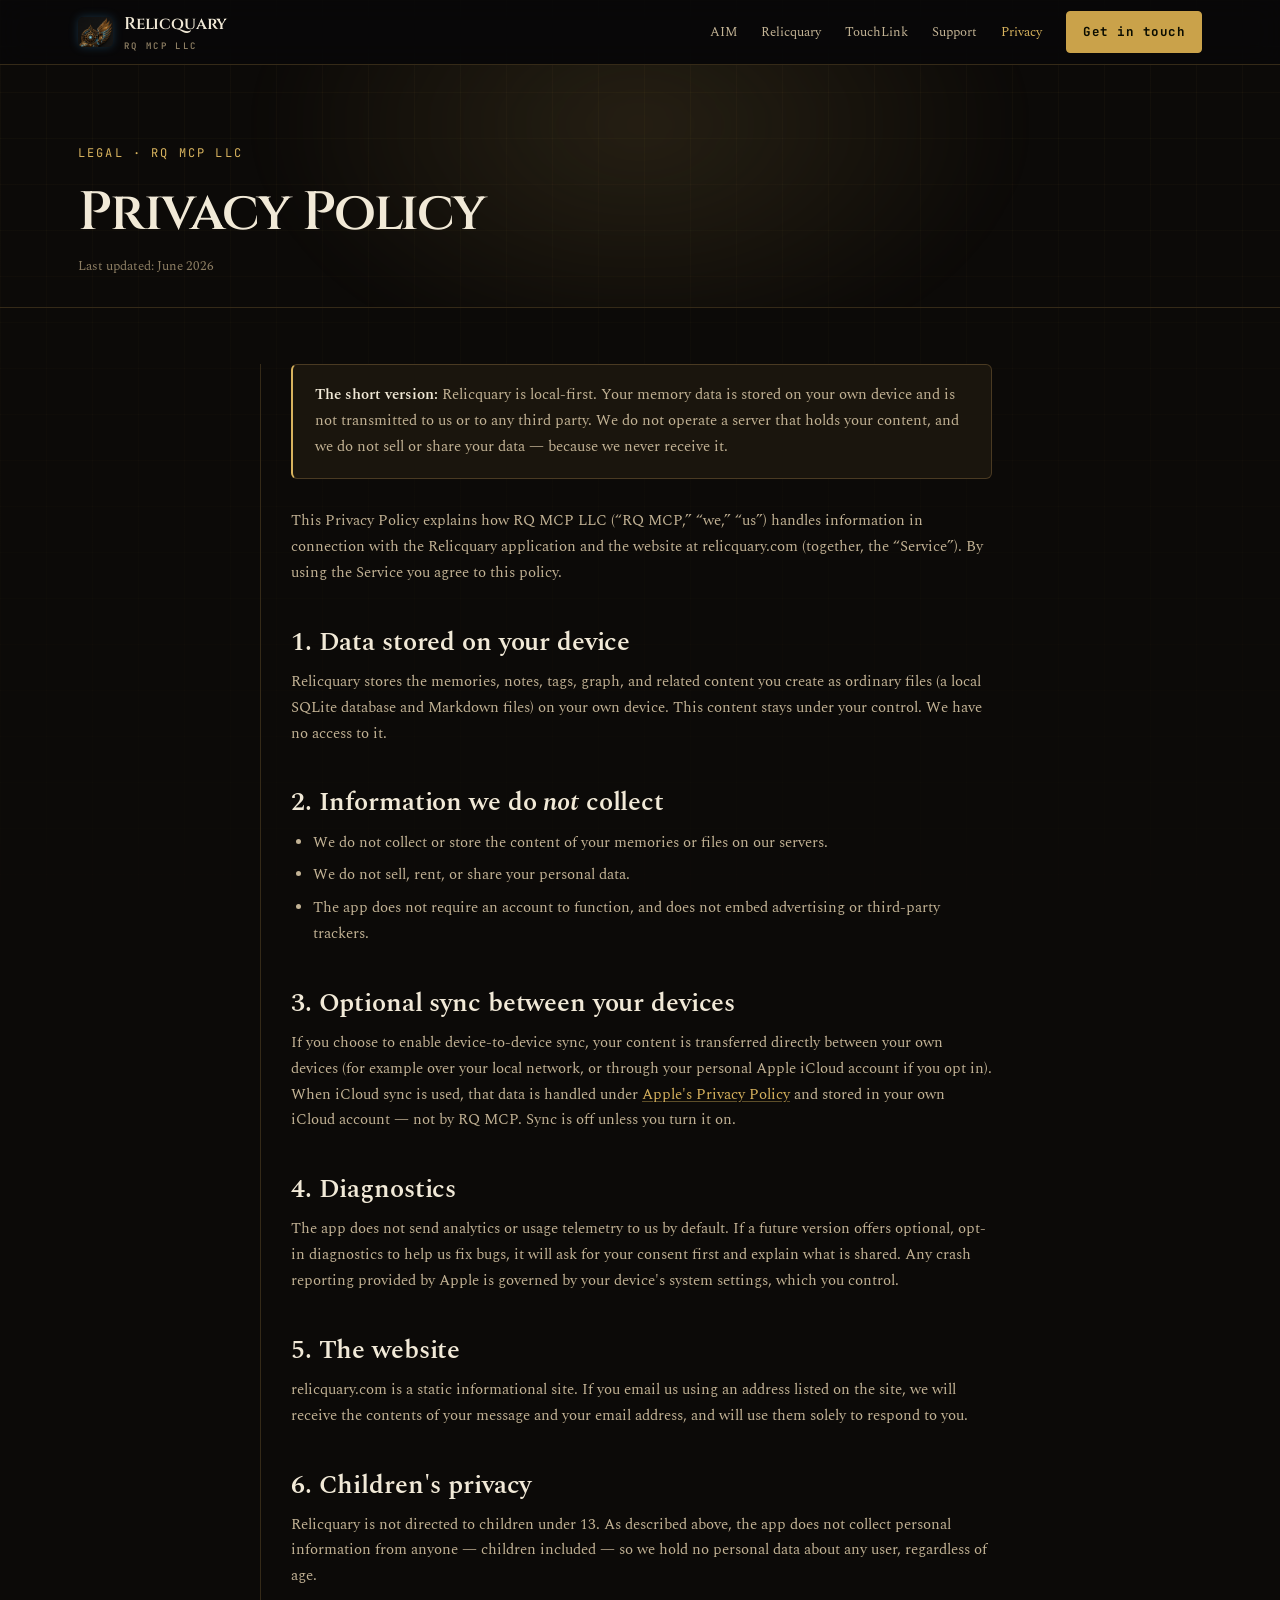
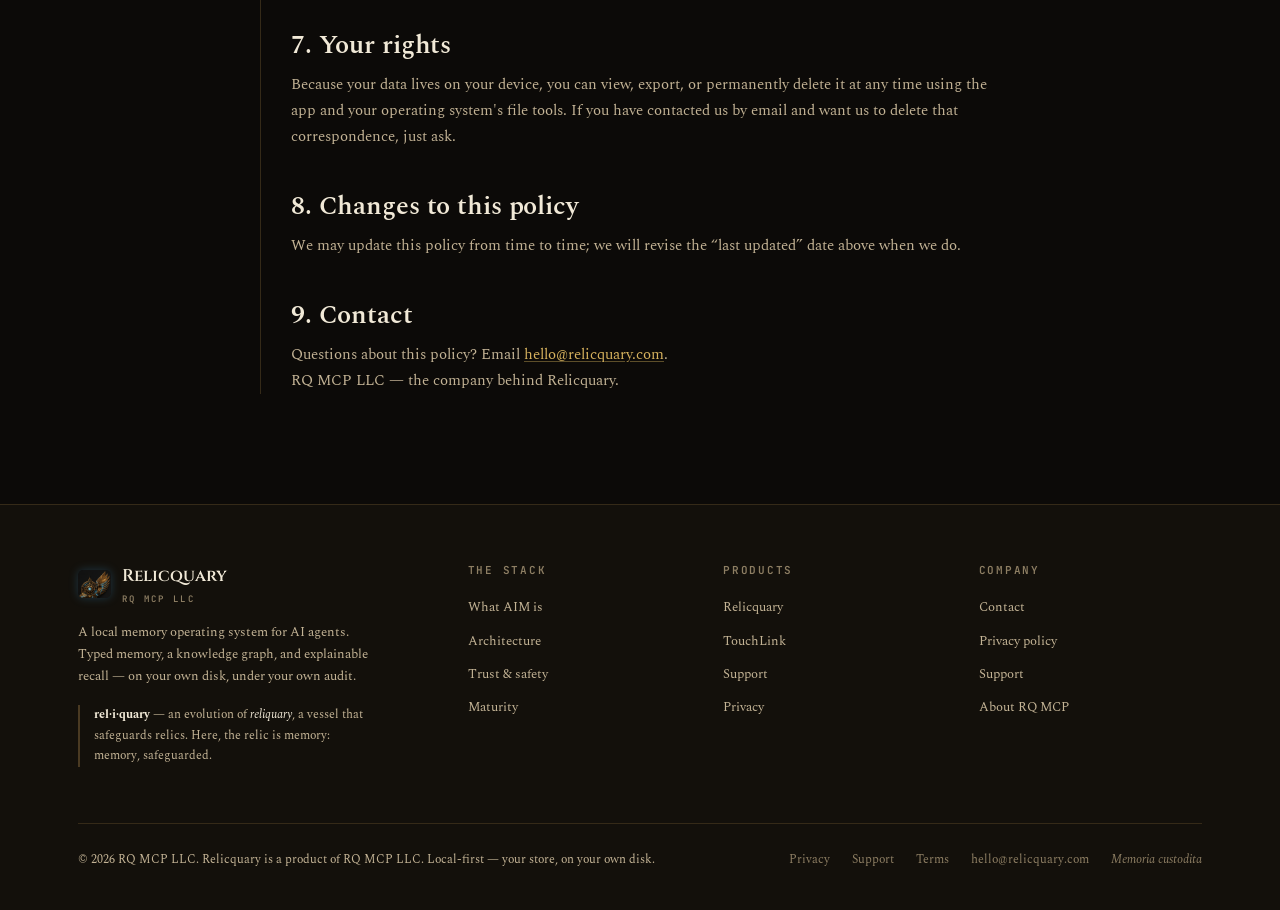
==== commit 8cb63c08: "Relaunch relicquary.com — full RQ MCP LLC company site - De-hedged capability copy; AGRO=soil keysto" ====
--- a/privacy.html
+++ b/privacy.html
@@ -3,12 +3,22 @@
 <head>
 <meta charset="UTF-8" />
 <meta name="viewport" content="width=device-width, initial-scale=1.0" />
-<title>Privacy Policy — Relicquary</title>
-<meta name="description" content="Relicquary privacy policy. Relicquary is local-first: your memory data stays on your device. A product of RQ MCP LLC." />
+<title>Privacy Policy — Relicquary | RQ MCP LLC</title>
+<meta name="description" content="Relicquary is local-first: your memory data stays on your device and never reaches our servers. Read how RQ MCP LLC handles information." />
 <meta name="theme-color" content="#070809" />
+<link rel="canonical" href="https://relicquary.com/privacy.html" />
+<meta property="og:type" content="website" />
+<meta property="og:url" content="https://relicquary.com/privacy.html" />
+<meta property="og:title" content="Privacy Policy — Relicquary" />
+<meta property="og:description" content="Relicquary is local-first. Your memory data lives on your own device — we never receive it, never sell it, never share it. A product of RQ MCP LLC." />
+<meta property="og:image" content="https://relicquary.com/assets/brand/og-card.png" />
+<meta name="twitter:card" content="summary_large_image" />
+<link rel="icon" href="assets/brand/favicon.ico" sizes="any" />
+<link rel="icon" type="image/png" href="assets/brand/favicon-32.png" sizes="32x32" />
+<link rel="apple-touch-icon" href="assets/brand/apple-touch-icon.png" />
 <link rel="preconnect" href="https://fonts.googleapis.com" />
 <link rel="preconnect" href="https://fonts.gstatic.com" crossorigin />
-<link href="https://fonts.googleapis.com/css2?family=Space+Grotesk:wght@400;500;600;700&family=JetBrains+Mono:wght@400;500;600;700&display=swap" rel="stylesheet" />
+<link href="https://fonts.googleapis.com/css2?family=Cinzel:wght@500;600;700&family=Spectral:wght@400;500;600;700&family=JetBrains+Mono:wght@400;500;600;700&display=swap" rel="stylesheet" />
 <link rel="stylesheet" href="assets/styles.css" />
 <script>document.documentElement.className = document.documentElement.className.replace('no-js','js');</script>
 </head>
@@ -19,22 +29,16 @@
 <header class="nav" id="topnav">
   <div class="nav-inner">
     <a class="brand" href="index.html" aria-label="Relicquary home">
-      <svg class="mark" viewBox="0 0 32 32" fill="none" aria-hidden="true">
-        <rect x="3" y="3" width="26" height="26" rx="4" stroke="var(--signal)" stroke-width="1.6"/>
-        <path d="M16 7 L24 11.5 V20.5 L16 25 L8 20.5 V11.5 Z" stroke="var(--ink-2)" stroke-width="1.3" fill="none"/>
-        <circle cx="16" cy="16" r="3.4" fill="var(--signal)"/>
-        <path d="M16 7 V12.6 M16 19.4 V25 M8 11.5 L13 14.4 M24 11.5 L19 14.4" stroke="var(--ink-3)" stroke-width="1.1"/>
-      </svg>
+      <img class="mark" src="assets/brand/relicquary-mark.png" alt="" />
       <span>Relicquary<small>RQ MCP LLC</small></span>
     </a>
     <nav class="nav-links" id="navlinks" aria-label="Primary">
-      <a href="index.html#whatis">What it is</a>
-      <a href="index.html#caps">Capabilities</a>
-      <a href="index.html#recall">Recall</a>
-      <a href="index.html#apps">Apps</a>
+      <a href="index.html#aim">AIM</a>
+      <a href="relicquary.html">Relicquary</a>
+      <a href="touchlink.html">TouchLink</a>
       <a href="support.html">Support</a>
       <a href="privacy.html" aria-current="page">Privacy</a>
-      <a class="nav-cta" href="index.html#cta">Get started</a>
+      <a class="nav-cta" href="index.html#contact">Get in touch</a>
     </nav>
     <button class="nav-toggle" aria-label="Toggle menu" aria-expanded="false" aria-controls="navlinks" id="navToggle">
       <svg width="18" height="18" viewBox="0 0 24 24" fill="none" stroke="currentColor" stroke-width="2" aria-hidden="true"><line x1="3" y1="7" x2="21" y2="7"/><line x1="3" y1="12" x2="21" y2="12"/><line x1="3" y1="17" x2="21" y2="17"/></svg>
@@ -137,27 +141,23 @@
     <div class="foot-grid">
       <div>
         <div class="foot-brand-row">
-          <svg class="mark" viewBox="0 0 32 32" fill="none" aria-hidden="true">
-            <rect x="3" y="3" width="26" height="26" rx="4" stroke="var(--signal)" stroke-width="1.6"/>
-            <path d="M16 7 L24 11.5 V20.5 L16 25 L8 20.5 V11.5 Z" stroke="var(--ink-2)" stroke-width="1.3"/>
-            <circle cx="16" cy="16" r="3.4" fill="var(--signal)"/>
-          </svg>
+          <img class="mark" src="assets/brand/relicquary-mark.png" alt="" />
           <span>Relicquary<small>RQ MCP LLC</small></span>
         </div>
         <p class="foot-about">A local memory operating system for AI agents. Typed memory, a knowledge graph, and explainable recall — on your own disk, under your own audit.</p>
         <p class="etymology"><b>rel·i·quary</b> — an evolution of <em>reliquary</em>, a vessel that safeguards relics. Here, the relic is memory: memory, safeguarded.</p>
       </div>
       <div class="foot-col">
-        <h5>Product</h5>
-        <a href="index.html#whatis">What it is</a>
-        <a href="index.html#caps">Capabilities</a>
-        <a href="index.html#recall">How recall works</a>
-        <a href="index.html#apps">macOS &amp; iPhone apps</a>
+        <h5>The stack</h5>
+        <a href="index.html#aim">What AIM is</a>
+        <a href="index.html#architecture">Architecture</a>
+        <a href="index.html#trust">Trust &amp; safety</a>
+        <a href="index.html#roadmap">Maturity</a>
       </div>
       <div class="foot-col">
-        <h5>Resources</h5>
-        <a href="index.html#cta">CLI quickstart</a>
-        <a href="index.html#recall">MCP server</a>
+        <h5>Products</h5>
+        <a href="relicquary.html">Relicquary</a>
+        <a href="touchlink.html">TouchLink</a>
         <a href="support.html">Support</a>
         <a href="privacy.html">Privacy</a>
       </div>
@@ -166,14 +166,15 @@
         <a href="mailto:hello@relicquary.com">Contact</a>
         <a href="privacy.html">Privacy policy</a>
         <a href="support.html">Support</a>
-        <a href="index.html#apps">Roadmap</a>
+        <a href="index.html#contact">About RQ MCP</a>
       </div>
     </div>
     <div class="foot-bottom">
-      <p>© <span class="yr">2026</span> RQ MCP LLC. Relicquary is a product of RQ MCP LLC. Memory never leaves your machine.</p>
+      <p>© <span class="yr">2026</span> RQ MCP LLC. Relicquary is a product of RQ MCP LLC. Local-first — your store, on your own disk.</p>
       <div class="legal">
         <a href="privacy.html">Privacy</a>
         <a href="support.html">Support</a>
+        <a href="terms.html">Terms</a>
         <a href="mailto:hello@relicquary.com">hello@relicquary.com</a>
         <span class="lat">Memoria custodita</span>
       </div>
--- a/assets/styles.css
+++ b/assets/styles.css
@@ -5,25 +5,27 @@
    ============================================================ */
 
 :root{
-  --bg:#070809;
-  --bg-2:#0b0d10;
-  --panel:#0e1116;
-  --panel-2:#11151b;
-  --line:#1b2129;
-  --line-2:#242c36;
-  --ink:#e8edf2;
-  --ink-2:#9aa7b4;
-  --ink-3:#6b7886;
-  --signal:#c6ff3a;
-  --signal-dim:#9bd118;
-  --signal-btn:#a6e22e;   /* toned lime for filled buttons: less glare than --signal, still on-brand */
-  --cyan:#3ad6ff;
-  --amber:#ffb454;
-  --red:#ff6b6b;
-  --grid:rgba(255,255,255,.025);
+  --bg:#0c0a08;
+  --bg-2:#13100b;
+  --panel:#1a150d;
+  --panel-2:#221a10;
+  --line:#352a18;
+  --line-2:#4a3a22;
+  --ink:#f1e9d7;
+  --ink-2:#c3b395;
+  --ink-3:#8d7e63;
+  --signal:#d8b35e;        /* antique gold — primary accent */
+  --signal-dim:#a87f33;    /* deep gold */
+  --signal-btn:#caa24a;    /* gold for filled buttons */
+  --gold-bright:#f3d68a;   /* gold highlight */
+  --cyan:#46b6ff;          /* electric blue glow — secondary accent */
+  --amber:#e0a23c;
+  --red:#e0584f;
+  --grid:rgba(216,179,94,.04);
   --radius:4px;
   --mono:'JetBrains Mono', ui-monospace, SFMono-Regular, Menlo, monospace;
-  --disp:'Space Grotesk', system-ui, sans-serif;
+  --disp:'Cinzel', Georgia, 'Times New Roman', serif;
+  --body:'Spectral', Georgia, 'Times New Roman', serif;
   --maxw:1180px;
 }
 *{box-sizing:border-box}
@@ -33,9 +35,9 @@
   margin:0;
   background:var(--bg);
   color:var(--ink);
-  font-family:var(--mono);
-  font-size:15px;
-  line-height:1.65;
+  font-family:var(--body);
+  font-size:16px;
+  line-height:1.72;
   -webkit-font-smoothing:antialiased;
   overflow-x:hidden;
 }
@@ -52,7 +54,8 @@
   mask-image:radial-gradient(circle at 50% 30%, #000 0%, transparent 80%);
 }
 a{color:inherit;text-decoration:none}
-h1,h2,h3,h4{font-family:var(--disp);font-weight:600;letter-spacing:-.02em;margin:0}
+h1,h2,h3,h4{font-family:var(--body);font-weight:600;letter-spacing:-.005em;margin:0}
+.hero-title,.doc-title,.cta-inner h2{font-family:var(--disp);font-weight:600;letter-spacing:.015em;line-height:1.14}
 ::selection{background:var(--signal);color:#0a0c00}
 .wrap{max-width:var(--maxw);margin:0 auto;padding:0 28px;position:relative;z-index:1}
 .signal{color:var(--signal)}
@@ -98,7 +101,7 @@
   border:1px solid var(--line-2);border-radius:100px;padding:6px 13px 6px 9px;
   background:linear-gradient(180deg,var(--panel),var(--bg-2));
   font-size:11px;letter-spacing:.18em;text-transform:uppercase;color:var(--ink-2)}
-.eyebrow .dot{width:7px;height:7px;border-radius:50%;background:var(--signal);box-shadow:0 0 0 3px rgba(198,255,58,.18);animation:pulse 2.4s ease-in-out infinite}
+.eyebrow .dot{width:7px;height:7px;border-radius:50%;background:var(--signal);box-shadow:0 0 0 3px rgba(216,179,94,.18);animation:pulse 2.4s ease-in-out infinite}
 @keyframes pulse{0%,100%{opacity:1}50%{opacity:.35}}
 .index{font-family:var(--mono);font-size:12px;color:var(--signal);letter-spacing:.18em;display:inline-block}
 
@@ -107,11 +110,11 @@
 .hero-glow{
   position:absolute;top:-160px;left:50%;transform:translateX(-50%);
   width:880px;height:560px;
-  background:radial-gradient(ellipse at center, rgba(198,255,58,.13), transparent 62%);
+  background:radial-gradient(ellipse at center, rgba(216,179,94,.13), transparent 62%);
   filter:blur(20px);pointer-events:none;
 }
 .hero-grid{display:grid;grid-template-columns:1.04fr 1fr;gap:54px;align-items:center}
-h1.hero-title{font-size:clamp(38px,5.4vw,64px);line-height:1.02;font-weight:600;letter-spacing:-.035em}
+h1.hero-title{font-size:clamp(30px,4.3vw,50px);line-height:1.12;font-weight:600;letter-spacing:.012em}
 h1.hero-title .stroke{color:transparent;-webkit-text-stroke:1.4px var(--ink-2)}
 .hero-sub{margin:26px 0 0;max-width:480px;color:var(--ink-2);font-size:16px;line-height:1.7}
 .hero-sub b{color:var(--ink);font-weight:500}
@@ -144,7 +147,7 @@
 }
 .terminal::after{
   content:"";position:absolute;inset:0;pointer-events:none;border-radius:8px;
-  background:linear-gradient(180deg,rgba(198,255,58,.05),transparent 22%);
+  background:linear-gradient(180deg,rgba(216,179,94,.05),transparent 22%);
 }
 .term-bar{display:flex;align-items:center;gap:14px;padding:11px 15px;border-bottom:1px solid var(--line);background:var(--panel-2)}
 .term-dots{display:flex;gap:7px}
@@ -169,8 +172,8 @@
 @keyframes revealcard{to{opacity:1;transform:none}}
 .res-top{display:flex;align-items:center;gap:10px;margin-bottom:5px;flex-wrap:wrap}
 .kind{font-size:10px;letter-spacing:.1em;text-transform:uppercase;padding:2px 7px;border-radius:3px;font-weight:600}
-.kind.fact{background:rgba(58,214,255,.12);color:var(--cyan);border:1px solid rgba(58,214,255,.25)}
-.kind.decision{background:rgba(198,255,58,.12);color:var(--signal);border:1px solid rgba(198,255,58,.25)}
+.kind.fact{background:rgba(70,182,255,.12);color:var(--cyan);border:1px solid rgba(70,182,255,.25)}
+.kind.decision{background:rgba(216,179,94,.12);color:var(--signal);border:1px solid rgba(216,179,94,.25)}
 .kind.procedure{background:rgba(255,180,84,.12);color:var(--amber);border:1px solid rgba(255,180,84,.28)}
 .curr{font-size:10px;letter-spacing:.08em;text-transform:uppercase;display:inline-flex;align-items:center;gap:5px;color:var(--ink-2)}
 .curr .pip{width:6px;height:6px;border-radius:50%;display:inline-block}
@@ -184,8 +187,8 @@
 .res-why .lbl{font-size:10px;color:var(--ink-3);letter-spacing:.08em;text-transform:uppercase;margin-right:2px}
 .bar{height:5px;border-radius:3px;background:var(--line-2);position:relative;overflow:hidden;min-width:44px}
 .bar i{position:absolute;inset:0;width:0;transition:width .9s ease;border-radius:3px}
-.bar.bm25 i{background:linear-gradient(90deg,#2a6b7a,var(--cyan))}
-.bar.sem i{background:linear-gradient(90deg,#5a7a18,var(--signal))}
+.bar.bm25 i{background:linear-gradient(90deg,#1f5d8f,var(--cyan))}
+.bar.sem i{background:linear-gradient(90deg,#7a5e18,var(--signal))}
 .why-tag{font-size:10px;color:var(--ink-2);display:flex;align-items:center;gap:5px}
 
 /* ===== SECTION SHELL ===== */
@@ -241,10 +244,10 @@
 .cap h3{font-size:20px;margin:10px 0 12px;display:flex;align-items:center;gap:12px}
 .cap h3 .ci{width:24px;height:24px;color:var(--signal);flex-shrink:0}
 .cap p{color:var(--ink-2);font-size:13.5px;line-height:1.66;margin:0}
-.cap code{color:var(--signal);background:rgba(198,255,58,.08);padding:1px 5px;border-radius:3px;font-family:var(--mono);font-size:12px}
+.cap code{color:var(--signal);background:rgba(216,179,94,.08);padding:1px 5px;border-radius:3px;font-family:var(--mono);font-size:12px}
 .cap .kinds{display:flex;flex-wrap:wrap;gap:6px;margin-top:16px}
 .cap .kinds span{font-size:10.5px;color:var(--ink-2);border:1px solid var(--line-2);border-radius:3px;padding:3px 8px;background:var(--bg)}
-.cap .kinds span.hl{color:var(--signal);border-color:rgba(198,255,58,.3)}
+.cap .kinds span.hl{color:var(--signal);border-color:rgba(216,179,94,.3)}
 
 /* ===== HOW RECALL WORKS ===== */
 .recall{padding:96px 0;border-top:1px solid var(--line)}
@@ -265,14 +268,14 @@
 .stage .arr{position:absolute;right:-7px;top:50%;transform:translateY(-50%);z-index:2;color:var(--ink-3);background:var(--bg-2);width:14px}
 .recall-note{border:1px dashed var(--line-2);border-radius:8px;padding:20px 24px;color:var(--ink-2);font-size:13.5px;line-height:1.7;background:var(--panel)}
 .recall-note b{color:var(--ink)}
-.recall-note code{color:var(--signal);background:rgba(198,255,58,.08);padding:1px 6px;border-radius:3px;font-family:var(--mono)}
+.recall-note code{color:var(--signal);background:rgba(216,179,94,.08);padding:1px 6px;border-radius:3px;font-family:var(--mono)}
 
 /* why-card (adapted from v4, dark) */
 .why-card{margin-top:28px;border:1px solid var(--line-2);border-radius:8px;background:linear-gradient(180deg,var(--panel),var(--bg-2));overflow:hidden}
 .why-top{display:flex;align-items:center;justify-content:space-between;gap:12px;padding:15px 20px;border-bottom:1px solid var(--line);background:var(--panel-2);flex-wrap:wrap}
 .why-top .q{font-family:var(--mono);font-size:13px;color:var(--ink)}
 .why-top .q b{color:var(--signal)}
-.why-top .badge{font-family:var(--mono);font-size:10.5px;letter-spacing:.12em;text-transform:uppercase;padding:5px 10px;border-radius:3px;color:var(--signal);background:rgba(198,255,58,.1);border:1px solid rgba(198,255,58,.3);display:inline-flex;align-items:center;gap:6px}
+.why-top .badge{font-family:var(--mono);font-size:10.5px;letter-spacing:.12em;text-transform:uppercase;padding:5px 10px;border-radius:3px;color:var(--signal);background:rgba(216,179,94,.1);border:1px solid rgba(216,179,94,.3);display:inline-flex;align-items:center;gap:6px}
 .why-top .badge .pip{width:6px;height:6px;border-radius:50%;background:var(--signal);display:inline-block}
 .why-body{padding:18px 20px}
 .why-body .res-line{font-size:15px;color:var(--ink);margin:0;animation:none;border:0;background:none;padding:0;opacity:1;transform:none}
@@ -283,10 +286,10 @@
 .sb{display:grid;grid-template-columns:130px 1fr 42px;align-items:center;gap:12px;font-family:var(--mono);font-size:11.5px;color:var(--ink-2)}
 .sb .track{height:7px;border-radius:999px;background:var(--line-2);overflow:hidden}
 .sb .fill{height:100%;border-radius:999px;width:0;transition:width 1.1s cubic-bezier(.2,.7,.2,1)}
-.sb .fill.f1{background:linear-gradient(90deg,#2a6b7a,var(--cyan))}
-.sb .fill.f2{background:linear-gradient(90deg,#5a7a18,var(--signal))}
+.sb .fill.f1{background:linear-gradient(90deg,#1f5d8f,var(--cyan))}
+.sb .fill.f2{background:linear-gradient(90deg,#7a5e18,var(--signal))}
 .sb .fill.f3{background:linear-gradient(90deg,#7a5a18,var(--amber))}
-.sb .fill.f4{background:linear-gradient(90deg,#5a7a18,var(--signal-dim))}
+.sb .fill.f4{background:linear-gradient(90deg,#7a5e18,var(--signal-dim))}
 .sb .val{text-align:right;color:var(--ink)}
 @media (max-width:560px){.sb{grid-template-columns:96px 1fr 38px;gap:9px}}
 
@@ -300,14 +303,14 @@
 .apps-list li{display:flex;gap:12px;align-items:flex-start;font-size:13.5px;color:var(--ink-2)}
 .apps-list li .tick{width:18px;height:18px;color:var(--signal);flex-shrink:0;margin-top:2px}
 .apps-list li b{color:var(--ink);font-weight:500}
-.soon{font-family:var(--mono);font-size:10.5px;letter-spacing:.2em;text-transform:uppercase;color:var(--signal);border:1px solid rgba(198,255,58,.35);border-radius:100px;padding:5px 13px;display:inline-block;margin-bottom:18px}
+.soon{font-family:var(--mono);font-size:10.5px;letter-spacing:.2em;text-transform:uppercase;color:var(--signal);border:1px solid rgba(216,179,94,.35);border-radius:100px;padding:5px 13px;display:inline-block;margin-bottom:18px}
 .devices{position:relative;display:flex;justify-content:center;align-items:center}
 .device-figure{border:1px solid var(--line-2);border-radius:8px;background:linear-gradient(180deg,var(--panel),var(--bg-2));padding:24px;width:100%;box-shadow:0 30px 80px -50px rgba(0,0,0,.9)}
 .device-figure svg{width:100%;height:auto;display:block;overflow:visible}
 
 /* ===== CTA ===== */
 .cta{padding:104px 0;border-top:1px solid var(--line);position:relative;overflow:hidden}
-.cta-glow{position:absolute;bottom:-220px;left:50%;transform:translateX(-50%);width:900px;height:480px;background:radial-gradient(ellipse at center,rgba(198,255,58,.12),transparent 64%);filter:blur(10px);pointer-events:none}
+.cta-glow{position:absolute;bottom:-220px;left:50%;transform:translateX(-50%);width:900px;height:480px;background:radial-gradient(ellipse at center,rgba(216,179,94,.12),transparent 64%);filter:blur(10px);pointer-events:none}
 .cta-inner{text-align:center;position:relative}
 .cta h2{font-size:clamp(30px,4.4vw,54px);line-height:1.04;letter-spacing:-.03em;max-width:760px;margin:0 auto}
 .cta p{color:var(--ink-2);max-width:520px;margin:22px auto 0;font-size:15.5px;line-height:1.7}
@@ -342,7 +345,7 @@
 .doc p{color:var(--ink-2);font-size:14.5px;line-height:1.78;margin:0 0 14px}
 .doc ul{color:var(--ink-2);font-size:14.5px;line-height:1.78;margin:0 0 14px;padding-left:22px}
 .doc li{margin-bottom:7px}
-.doc a{color:var(--signal);text-decoration:underline;text-underline-offset:2px;text-decoration-color:rgba(198,255,58,.4)}
+.doc a{color:var(--signal);text-decoration:underline;text-underline-offset:2px;text-decoration-color:rgba(216,179,94,.4)}
 .doc a:hover{text-decoration-color:var(--signal)}
 .doc em{color:var(--ink);font-style:italic}
 .doc strong{color:var(--ink);font-weight:600}
@@ -431,3 +434,103 @@
 }
 /* Failsafe: if JS shows reveals via class, this is covered; no-JS users still see content. */
 .no-js .reveal{opacity:1;transform:none}
+
+/* ============================================================
+   COMPANY / AIM HOME components (RQ MCP LLC full-stack home)
+   ============================================================ */
+
+/* honesty note pill (working-prototype disclosure) */
+.honesty{display:inline-flex;align-items:center;gap:9px;margin-top:20px;font-family:var(--mono);font-size:12px;line-height:1.5;color:var(--ink-2);border:1px solid var(--line-2);border-radius:100px;padding:7px 15px;background:var(--panel)}
+.honesty .pip{width:7px;height:7px;border-radius:50%;background:var(--amber);box-shadow:0 0 0 3px rgba(255,180,84,.16);flex:0 0 auto}
+
+/* the governed-tick "wire" in the hero terminal */
+.wire{display:flex;flex-direction:column;gap:11px;margin-top:8px}
+.wire .step{display:grid;grid-template-columns:104px 1fr;gap:12px;align-items:baseline}
+.wire .k{color:var(--signal);font-weight:600}
+.wire .k.gate{color:var(--amber)}
+.wire .v{color:var(--ink-2)}
+.wire .v b{color:var(--ink);font-weight:500}
+.wire .v .note{color:var(--ink-3)}
+@media(max-width:560px){.wire .step{grid-template-columns:84px 1fr;gap:9px}}
+
+/* status badges */
+.status{font-family:var(--mono);font-size:10px;font-weight:600;letter-spacing:.09em;text-transform:uppercase;padding:3px 9px;border-radius:3px;display:inline-flex;align-items:center;gap:6px;white-space:nowrap}
+.status::before{content:"";width:6px;height:6px;border-radius:50%;background:currentColor;flex:0 0 auto}
+.status.shipping{color:var(--signal);background:rgba(216,179,94,.1);border:1px solid rgba(216,179,94,.28)}
+.status.prototype{color:var(--cyan);background:rgba(70,182,255,.1);border:1px solid rgba(70,182,255,.26)}
+.status.research{color:var(--amber);background:rgba(255,180,84,.1);border:1px solid rgba(255,180,84,.28)}
+.status.roadmap{color:var(--ink-3);background:rgba(255,255,255,.03);border:1px solid var(--line-2)}
+
+/* architecture module cards (extend .cap) */
+.cap .cap-head{display:flex;align-items:flex-start;justify-content:space-between;gap:12px}
+.cap .role{color:var(--ink-3);font-size:12.5px;line-height:1.6;margin:14px 0 0;border-top:1px solid var(--line);padding-top:13px}
+.cap .role b{color:var(--ink-2);font-weight:600}
+
+/* standalone product cards */
+.product-grid{display:grid;grid-template-columns:1fr 1fr;gap:18px}
+.product-card{display:flex;flex-direction:column;border:1px solid var(--line-2);border-radius:10px;background:linear-gradient(180deg,var(--panel),var(--bg-2));padding:30px 28px;transition:border-color .25s,transform .25s}
+.product-card:hover{border-color:var(--signal-dim);transform:translateY(-3px)}
+.product-card .pc-top{display:flex;align-items:center;justify-content:space-between;gap:12px;margin-bottom:10px}
+.product-card h3{font-size:23px;margin:0}
+.product-card .pc-sub{color:var(--ink-2);font-size:14px;line-height:1.72;margin:10px 0 20px}
+.product-card .pc-cta{margin-top:auto;font-family:var(--mono);font-size:13px;font-weight:600;color:var(--signal);display:inline-flex;align-items:center;gap:8px;transition:gap .2s}
+.product-card:hover .pc-cta{gap:13px}
+
+/* maturity tiers */
+.tiers{display:grid;grid-template-columns:repeat(4,1fr);gap:1px;background:var(--line);border:1px solid var(--line);border-radius:8px;overflow:hidden}
+.tier{background:var(--bg-2);padding:22px 20px}
+.tier h4{font-family:var(--mono);font-size:11px;letter-spacing:.1em;text-transform:uppercase;margin:0 0 16px;display:flex;align-items:center;gap:8px;font-weight:600}
+.tier h4::before{content:"";width:8px;height:8px;border-radius:50%;flex:0 0 auto}
+.tier.t-now h4{color:var(--signal)} .tier.t-now h4::before{background:var(--signal)}
+.tier.t-proto h4{color:var(--cyan)} .tier.t-proto h4::before{background:var(--cyan)}
+.tier.t-research h4{color:var(--amber)} .tier.t-research h4::before{background:var(--amber)}
+.tier.t-road h4{color:var(--ink-3)} .tier.t-road h4::before{background:var(--ink-3)}
+.tier ul{list-style:none;margin:0;padding:0;display:flex;flex-direction:column;gap:12px}
+.tier li{font-size:12.5px;line-height:1.5;color:var(--ink-2)}
+.tier li b{color:var(--ink);font-weight:600;display:block;font-size:13px;margin-bottom:1px}
+
+/* subpage "part of the stack" backlink banner */
+.stack-strip{border-top:1px solid var(--line);border-bottom:1px solid var(--line);background:var(--bg-2)}
+.stack-strip .wrap{display:flex;align-items:center;justify-content:space-between;gap:16px;padding-top:14px;padding-bottom:14px;flex-wrap:wrap}
+.stack-strip p{margin:0;font-size:13px;color:var(--ink-2)}
+.stack-strip p b{color:var(--ink)}
+.stack-strip a{font-family:var(--mono);font-size:12.5px;color:var(--signal);display:inline-flex;align-items:center;gap:7px}
+
+@media(max-width:920px){ .product-grid{grid-template-columns:1fr} .tiers{grid-template-columns:1fr 1fr} }
+@media(max-width:620px){ .tiers{grid-template-columns:1fr} }
+
+/* proof strip — verifiable facts band under the hero */
+.proof{border-top:1px solid var(--line);border-bottom:1px solid var(--line);background:var(--bg-2);position:relative;z-index:1}
+.proof .wrap{display:flex;flex-wrap:wrap;gap:16px 38px;padding-top:20px;padding-bottom:20px;align-items:center}
+.proof .pf{display:flex;align-items:center;gap:10px;font-family:var(--mono);font-size:13px;color:var(--ink-2)}
+.proof .pf svg{width:16px;height:16px;color:var(--signal);flex:0 0 auto}
+.proof .pf b{color:var(--ink);font-weight:600}
+
+/* "shipping today" feature row (copy + visual) */
+.feature-grid{display:grid;grid-template-columns:1.05fr 1fr;gap:48px;align-items:center}
+.feature-copy h3{font-size:clamp(22px,3vw,30px);margin:12px 0 0;line-height:1.1}
+.feature-copy .lead{color:var(--ink-2);font-size:14.5px;line-height:1.74;margin:14px 0 0;max-width:460px}
+.feature-copy .pc-cta{margin-top:20px;font-family:var(--mono);font-size:13px;font-weight:600;color:var(--signal);display:inline-flex;align-items:center;gap:8px;transition:gap .2s}
+.feature-copy a.pc-cta:hover{gap:13px}
+@media(max-width:920px){ .feature-grid{grid-template-columns:1fr;gap:32px} }
+
+/* floor banner line */
+.floor-line{font-family:var(--disp);font-weight:600;font-size:clamp(20px,2.6vw,30px);letter-spacing:-.02em;line-height:1.2;color:var(--ink);max-width:760px}
+.floor-line .signal{color:var(--signal)}
+
+/* ===== brand skin overrides — gold + blue glow ===== */
+.signal{background:linear-gradient(100deg,var(--gold-bright),var(--signal) 45%,var(--signal-dim));-webkit-background-clip:text;background-clip:text;-webkit-text-fill-color:transparent;color:var(--signal)}
+.eyebrow .dot{background:var(--cyan);box-shadow:0 0 10px 0 var(--cyan),0 0 0 3px rgba(70,182,255,.16)}
+.term-tag{color:var(--cyan);border-color:rgba(70,182,255,.4)}
+.curr.current .pip{background:var(--cyan);box-shadow:0 0 7px var(--cyan)}
+.why-top .badge{color:var(--cyan);background:rgba(70,182,255,.1);border-color:rgba(70,182,255,.32)}
+.why-top .badge .pip{background:var(--cyan)}
+.brand .mark,.foot-brand-row .mark{filter:drop-shadow(0 0 5px rgba(70,182,255,.22))}
+.flourish{display:flex;align-items:center;justify-content:center;gap:14px;margin:30px auto 0;max-width:260px}
+.flourish .bar{height:1px;flex:1;background:linear-gradient(90deg,transparent,var(--signal-dim))}
+.flourish .bar:last-child{background:linear-gradient(90deg,var(--signal-dim),transparent)}
+.flourish .gem{width:7px;height:7px;border-radius:50%;background:var(--cyan);box-shadow:0 0 9px var(--cyan);flex:0 0 auto}
+
+/* brand mark = real logo image */
+.brand .mark{height:30px;width:auto;border-radius:5px}
+.foot-brand-row .mark{height:28px;width:auto;border-radius:5px}
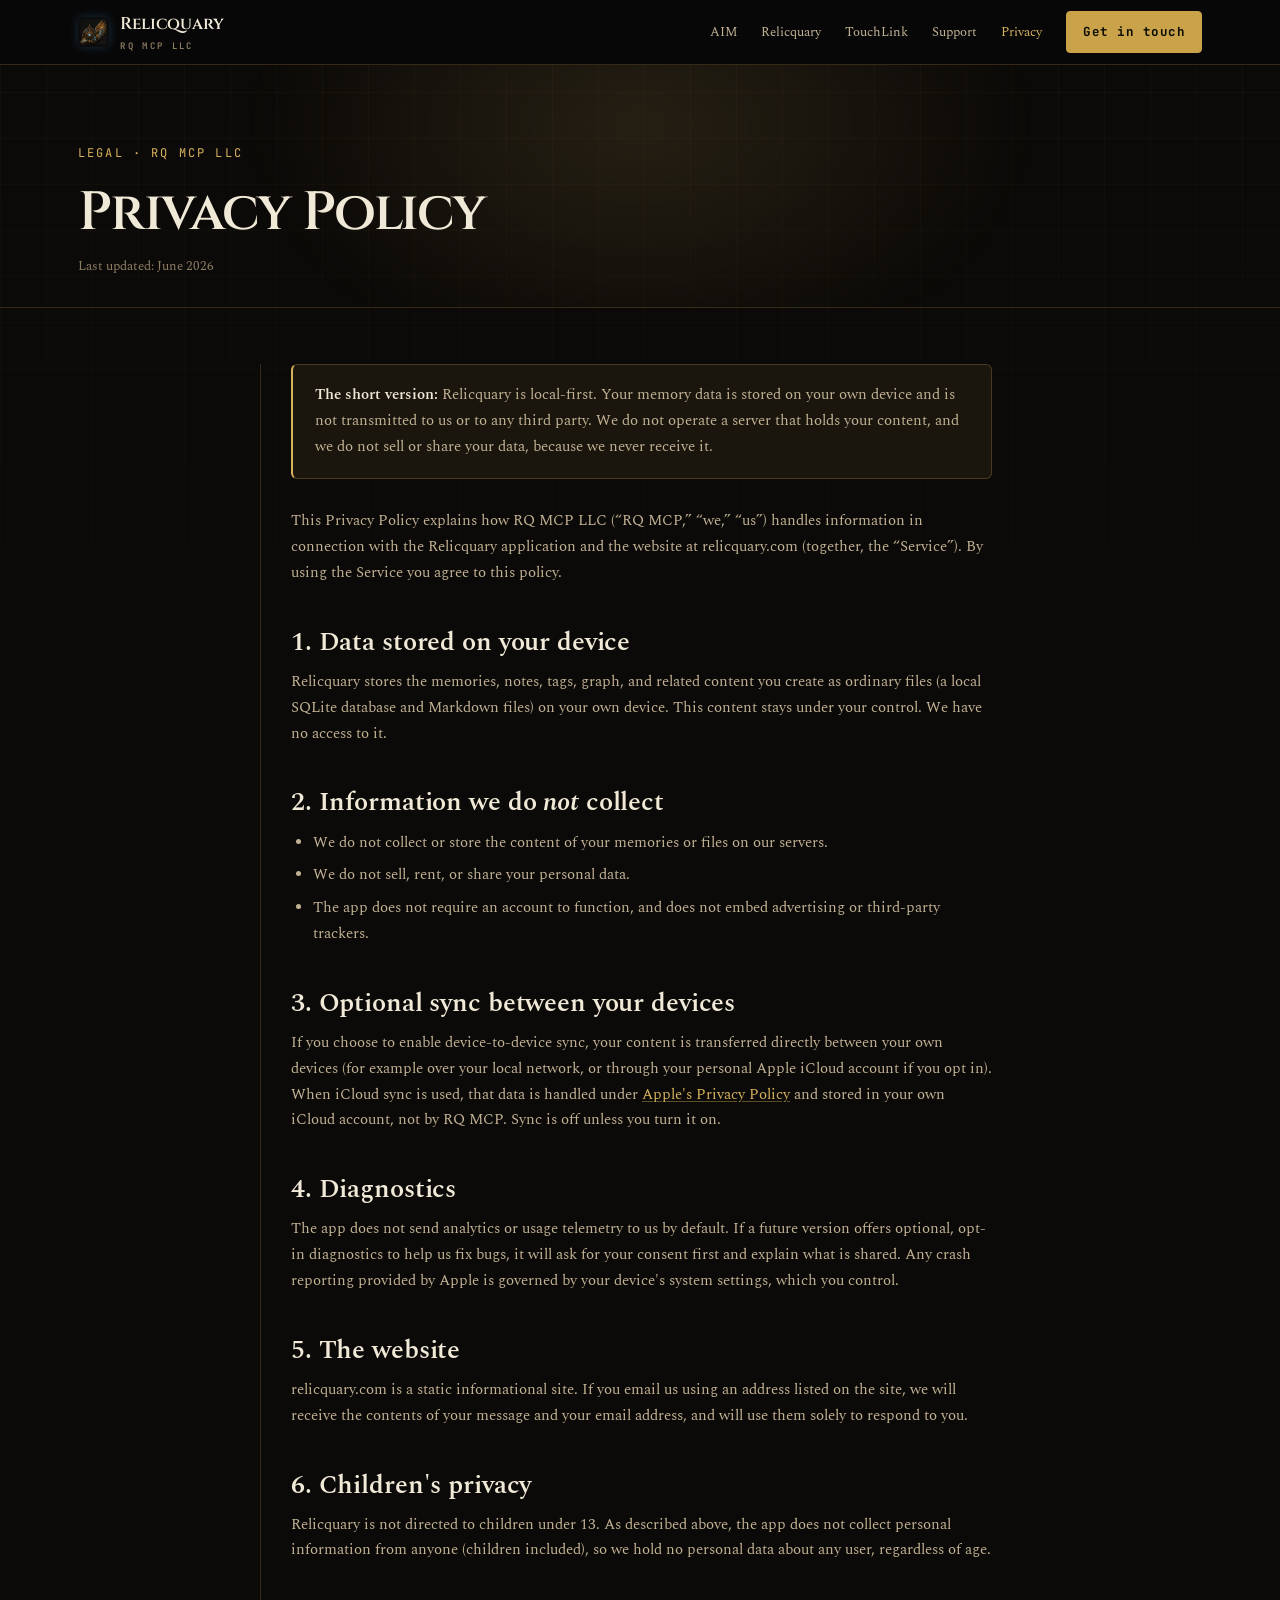
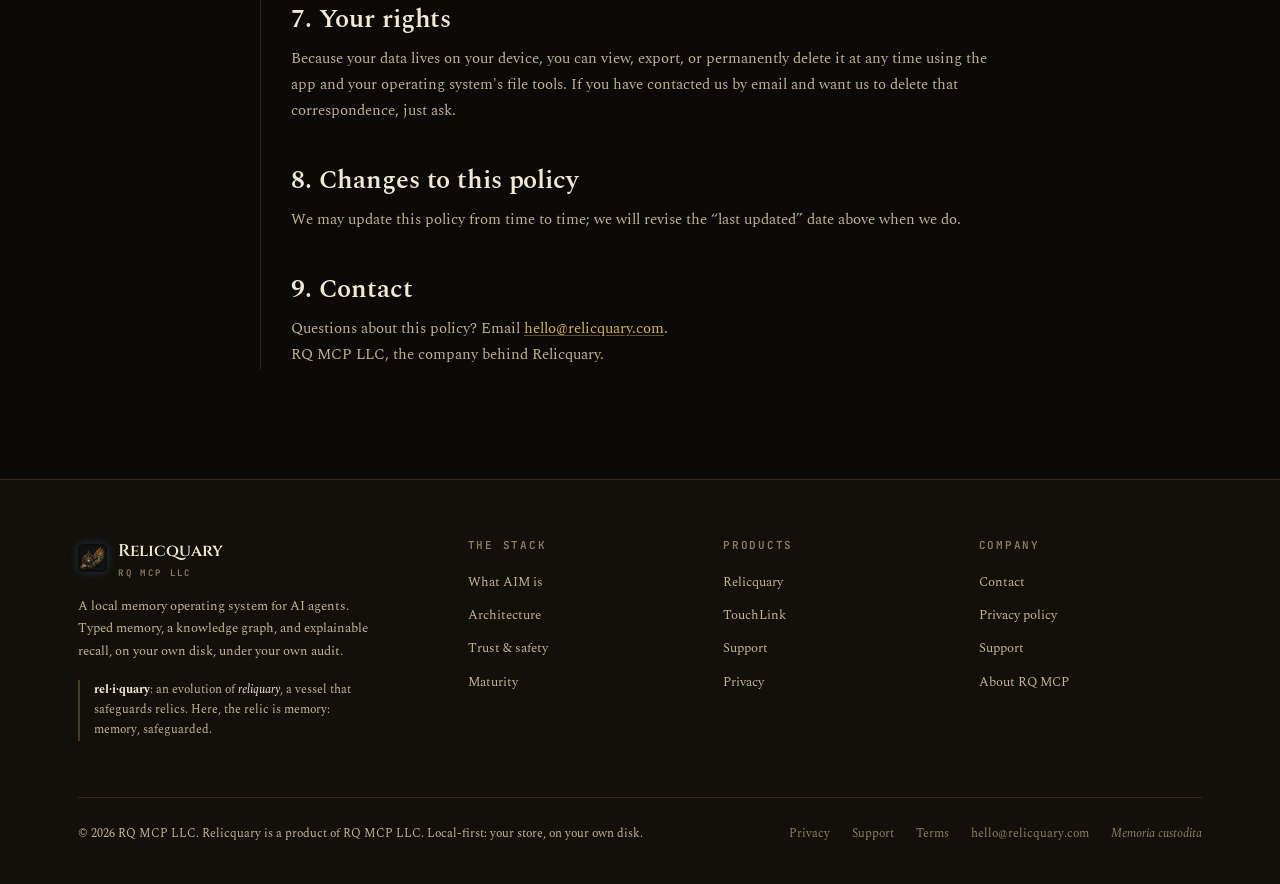
==== commit 761764ab: "Copy-edit: remove all em dashes site-wide, replace with contextual punctuation Every em dash (202 ac" ====
--- a/privacy.html
+++ b/privacy.html
@@ -3,14 +3,14 @@
 <head>
 <meta charset="UTF-8" />
 <meta name="viewport" content="width=device-width, initial-scale=1.0" />
-<title>Privacy Policy — Relicquary | RQ MCP LLC</title>
+<title>Privacy Policy: Relicquary | RQ MCP LLC</title>
 <meta name="description" content="Relicquary is local-first: your memory data stays on your device and never reaches our servers. Read how RQ MCP LLC handles information." />
 <meta name="theme-color" content="#070809" />
 <link rel="canonical" href="https://relicquary.com/privacy.html" />
 <meta property="og:type" content="website" />
 <meta property="og:url" content="https://relicquary.com/privacy.html" />
-<meta property="og:title" content="Privacy Policy — Relicquary" />
-<meta property="og:description" content="Relicquary is local-first. Your memory data lives on your own device — we never receive it, never sell it, never share it. A product of RQ MCP LLC." />
+<meta property="og:title" content="Privacy Policy: Relicquary" />
+<meta property="og:description" content="Relicquary is local-first. Your memory data lives on your own device; we never receive it, never sell it, never share it. A product of RQ MCP LLC." />
 <meta property="og:image" content="https://relicquary.com/assets/brand/og-card.png" />
 <meta name="twitter:card" content="summary_large_image" />
 <link rel="icon" href="assets/brand/favicon.ico" sizes="any" />
@@ -33,12 +33,12 @@
       <span>Relicquary<small>RQ MCP LLC</small></span>
     </a>
     <nav class="nav-links" id="navlinks" aria-label="Primary">
-      <a href="index.html#aim">AIM</a>
+      <a href="stack.html#aim">AIM</a>
       <a href="relicquary.html">Relicquary</a>
       <a href="touchlink.html">TouchLink</a>
       <a href="support.html">Support</a>
       <a href="privacy.html" aria-current="page">Privacy</a>
-      <a class="nav-cta" href="index.html#contact">Get in touch</a>
+      <a class="nav-cta" href="stack.html#contact">Get in touch</a>
     </nav>
     <button class="nav-toggle" aria-label="Toggle menu" aria-expanded="false" aria-controls="navlinks" id="navToggle">
       <svg width="18" height="18" viewBox="0 0 24 24" fill="none" stroke="currentColor" stroke-width="2" aria-hidden="true"><line x1="3" y1="7" x2="21" y2="7"/><line x1="3" y1="12" x2="21" y2="12"/><line x1="3" y1="17" x2="21" y2="17"/></svg>
@@ -63,7 +63,7 @@
     <div class="callout">
       <p><strong>The short version:</strong> Relicquary is local-first. Your memory data is stored on your
       own device and is not transmitted to us or to any third party. We do not operate a server that holds
-      your content, and we do not sell or share your data — because we never receive it.</p>
+      your content, and we do not sell or share your data, because we never receive it.</p>
     </div>
 
     <p>
@@ -92,7 +92,7 @@
       devices (for example over your local network, or through your personal Apple iCloud account if you opt in).
       When iCloud sync is used, that data is handled under
       <a href="https://www.apple.com/legal/privacy/" target="_blank" rel="noopener">Apple's Privacy Policy</a>
-      and stored in your own iCloud account — not by RQ MCP. Sync is off unless you turn it on.
+      and stored in your own iCloud account, not by RQ MCP. Sync is off unless you turn it on.
     </p>
 
     <h2>4. Diagnostics</h2>
@@ -110,7 +110,7 @@
 
     <h2>6. Children's privacy</h2>
     <p>Relicquary is not directed to children under 13. As described above, the app does not collect
-    personal information from anyone — children included — so we hold no personal data about any user,
+    personal information from anyone (children included), so we hold no personal data about any user,
     regardless of age.</p>
 
     <h2>7. Your rights</h2>
@@ -126,7 +126,7 @@
     <h2>9. Contact</h2>
     <p>
       Questions about this policy? Email <a href="mailto:hello@relicquary.com">hello@relicquary.com</a>.<br />
-      RQ MCP LLC — the company behind Relicquary.
+      RQ MCP LLC, the company behind Relicquary.
     </p>
 
   </div>
@@ -144,15 +144,15 @@
           <img class="mark" src="assets/brand/relicquary-mark.png" alt="" />
           <span>Relicquary<small>RQ MCP LLC</small></span>
         </div>
-        <p class="foot-about">A local memory operating system for AI agents. Typed memory, a knowledge graph, and explainable recall — on your own disk, under your own audit.</p>
-        <p class="etymology"><b>rel·i·quary</b> — an evolution of <em>reliquary</em>, a vessel that safeguards relics. Here, the relic is memory: memory, safeguarded.</p>
+        <p class="foot-about">A local memory operating system for AI agents. Typed memory, a knowledge graph, and explainable recall, on your own disk, under your own audit.</p>
+        <p class="etymology"><b>rel·i·quary</b>: an evolution of <em>reliquary</em>, a vessel that safeguards relics. Here, the relic is memory: memory, safeguarded.</p>
       </div>
       <div class="foot-col">
         <h5>The stack</h5>
-        <a href="index.html#aim">What AIM is</a>
-        <a href="index.html#architecture">Architecture</a>
-        <a href="index.html#trust">Trust &amp; safety</a>
-        <a href="index.html#roadmap">Maturity</a>
+        <a href="stack.html#aim">What AIM is</a>
+        <a href="stack.html#architecture">Architecture</a>
+        <a href="stack.html#trust">Trust &amp; safety</a>
+        <a href="stack.html#roadmap">Maturity</a>
       </div>
       <div class="foot-col">
         <h5>Products</h5>
@@ -166,11 +166,11 @@
         <a href="mailto:hello@relicquary.com">Contact</a>
         <a href="privacy.html">Privacy policy</a>
         <a href="support.html">Support</a>
-        <a href="index.html#contact">About RQ MCP</a>
+        <a href="stack.html#contact">About RQ MCP</a>
       </div>
     </div>
     <div class="foot-bottom">
-      <p>© <span class="yr">2026</span> RQ MCP LLC. Relicquary is a product of RQ MCP LLC. Local-first — your store, on your own disk.</p>
+      <p>© <span class="yr">2026</span> RQ MCP LLC. Relicquary is a product of RQ MCP LLC. Local-first: your store, on your own disk.</p>
       <div class="legal">
         <a href="privacy.html">Privacy</a>
         <a href="support.html">Support</a>
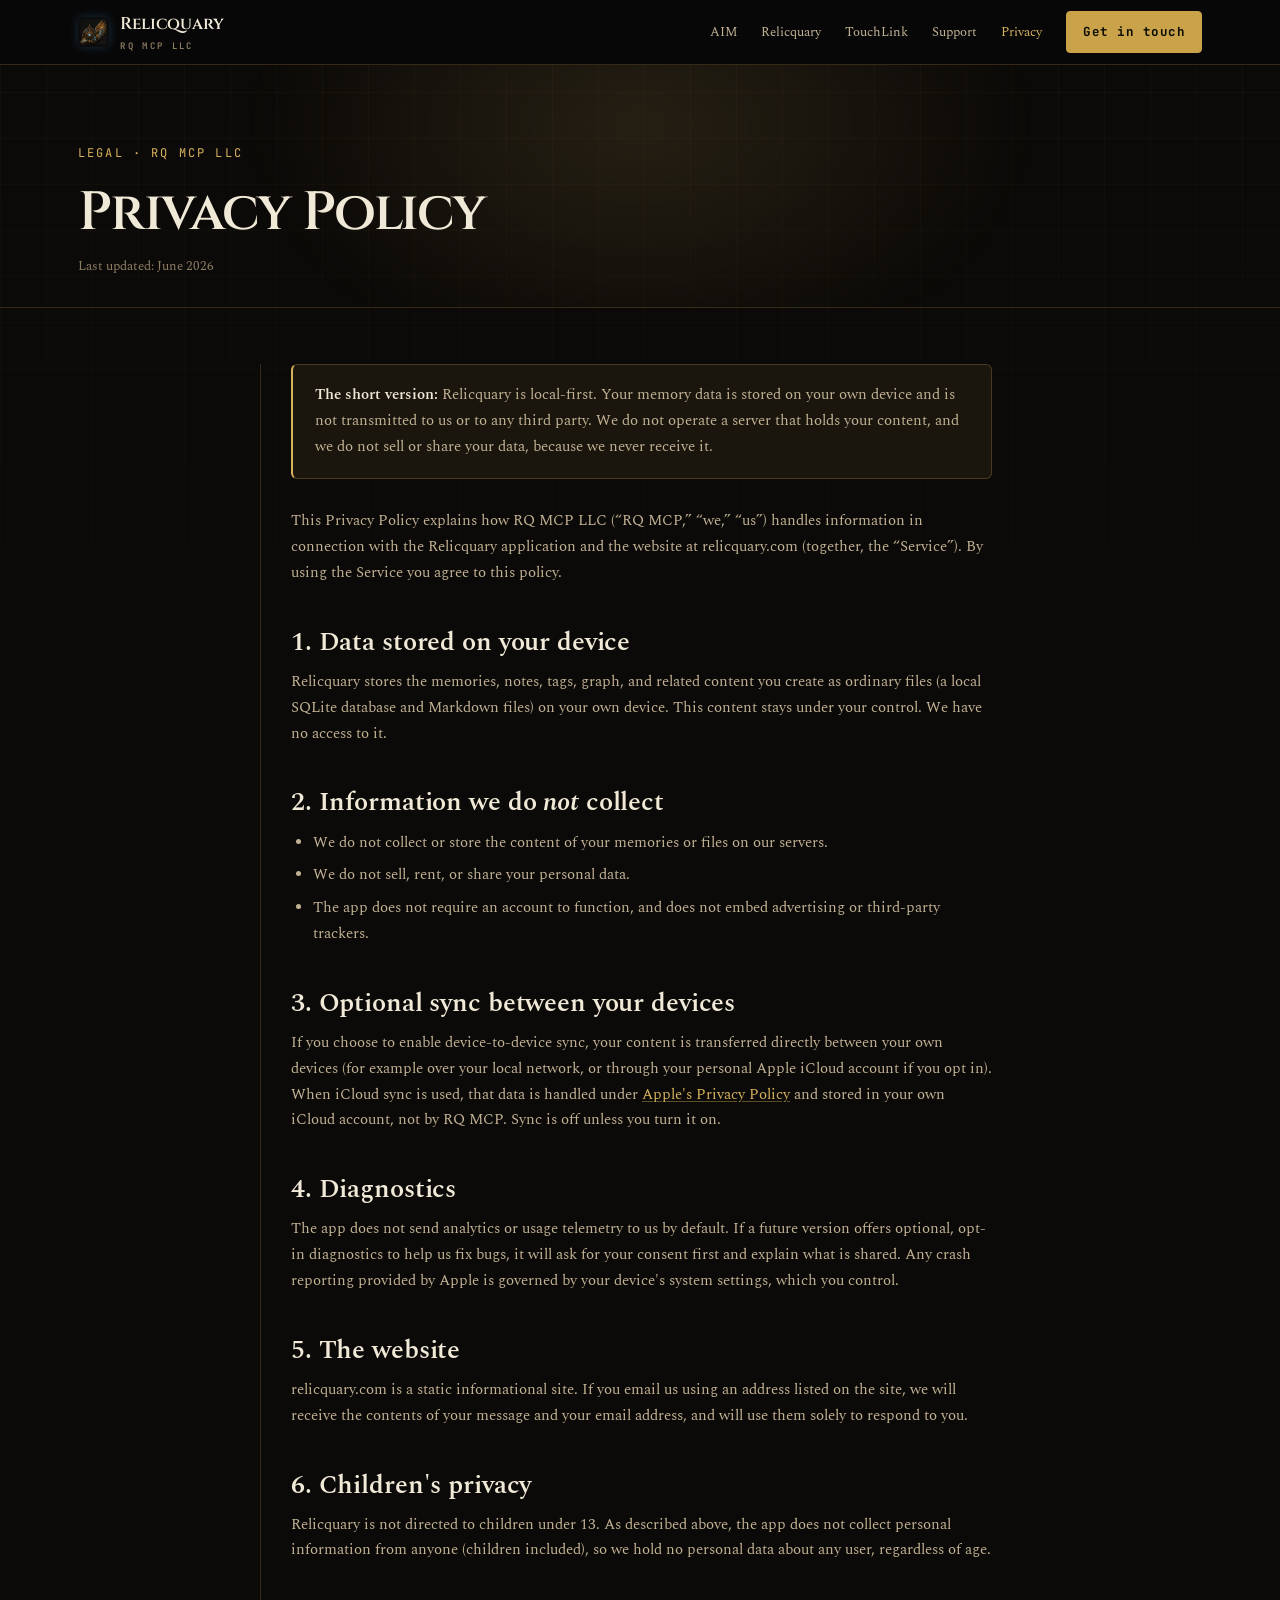
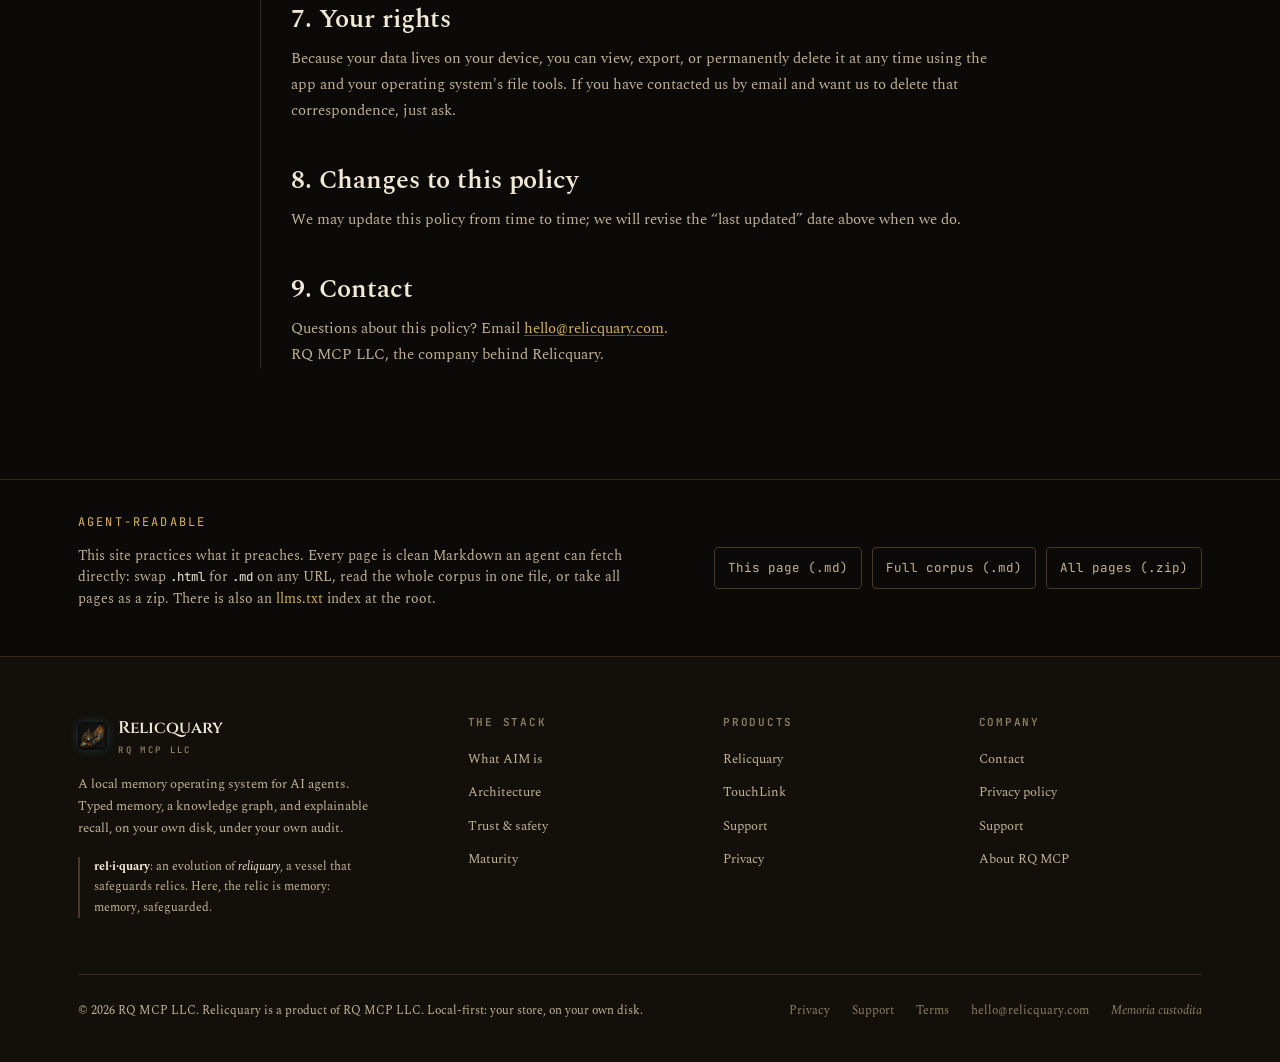
==== commit 78da9ace: "Add agent-readable Markdown downloads: per-page .md, full corpus, zip, llms.txt Every content page n" ====
--- a/privacy.html
+++ b/privacy.html
@@ -133,6 +133,23 @@
 </section>
 
 </main>
+
+<!-- AGENT-READABLE DOWNLOADS -->
+<section class="downloads" aria-label="Machine-readable versions">
+  <div class="wrap">
+    <div class="dl-inner">
+      <div class="dl-copy">
+        <span class="index">AGENT-READABLE</span>
+        <p>This site practices what it preaches. Every page is clean Markdown an agent can fetch directly: swap <code>.html</code> for <code>.md</code> on any URL, read the whole corpus in one file, or take all pages as a zip. There is also an <a href="llms.txt">llms.txt</a> index at the root.</p>
+      </div>
+      <div class="dl-links">
+        <a class="dl-btn" href="privacy.md" download>This page (.md)</a>
+        <a class="dl-btn" href="relicquary-corpus.md" download>Full corpus (.md)</a>
+        <a class="dl-btn" href="relicquary-md.zip" download>All pages (.zip)</a>
+      </div>
+    </div>
+  </div>
+</section>
 
 <!-- FOOTER -->
 <footer aria-labelledby="foot-h">
--- a/assets/styles.css
+++ b/assets/styles.css
@@ -534,3 +534,16 @@
 /* brand mark = real logo image */
 .brand .mark{height:30px;width:auto;border-radius:5px}
 .foot-brand-row .mark{height:28px;width:auto;border-radius:5px}
+
+/* ===== agent-readable downloads ===== */
+.downloads{border-top:1px solid var(--line);padding:32px 0}
+.dl-inner{display:flex;gap:26px;align-items:center;justify-content:space-between;flex-wrap:wrap}
+.dl-copy{max-width:560px}
+.dl-copy .index{display:block;margin-bottom:8px}
+.dl-copy p{color:var(--ink-2);font-size:13.5px;line-height:1.6}
+.dl-copy code{font-family:var(--mono);font-size:.92em;color:var(--ink)}
+.dl-copy a{color:var(--signal)}
+.dl-links{display:flex;gap:10px;flex-wrap:wrap}
+.dl-btn{display:inline-flex;align-items:center;font-family:var(--mono);font-size:12.5px;color:var(--ink-2);border:1px solid var(--line-2);border-radius:var(--radius);padding:9px 13px;transition:border-color .2s,color .2s,background .2s}
+.dl-btn:hover{border-color:var(--signal);color:var(--signal);background:rgba(216,179,94,.06)}
+@media(max-width:640px){.dl-inner{flex-direction:column;align-items:flex-start;gap:16px}}
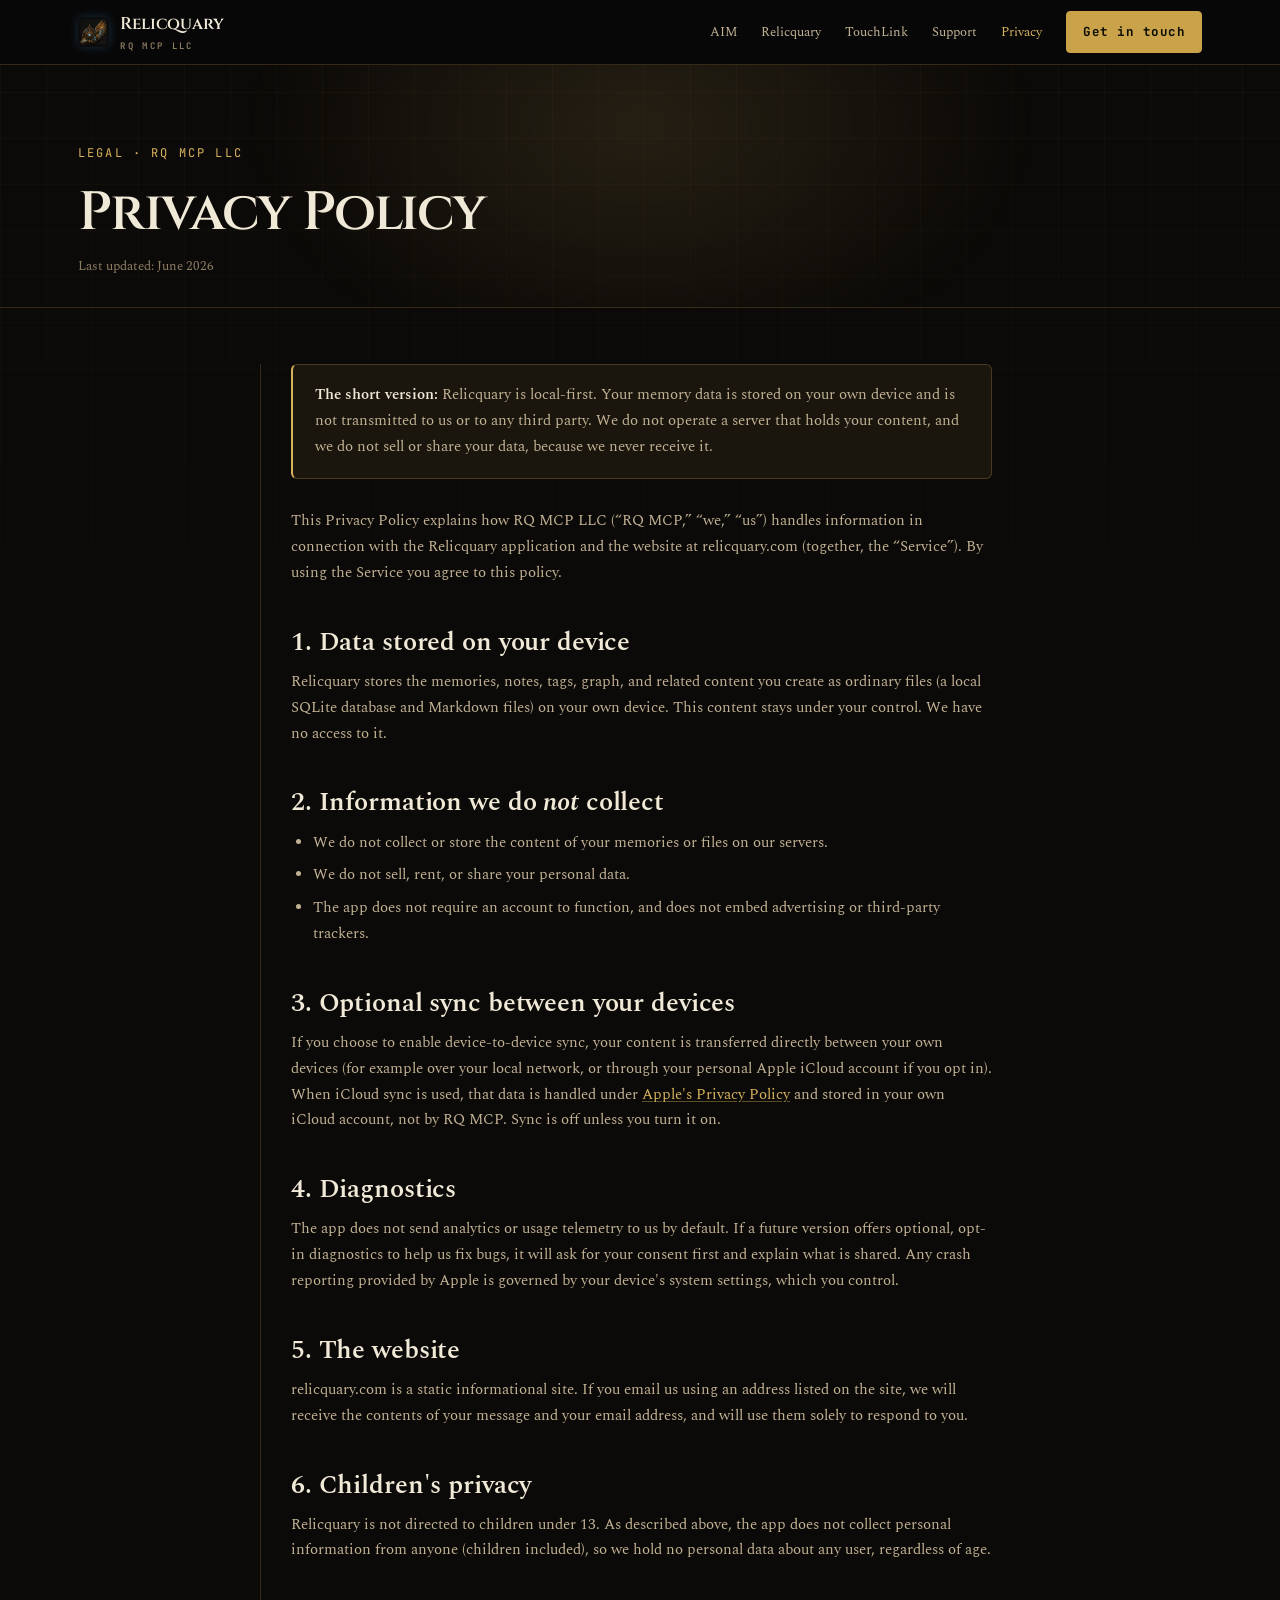
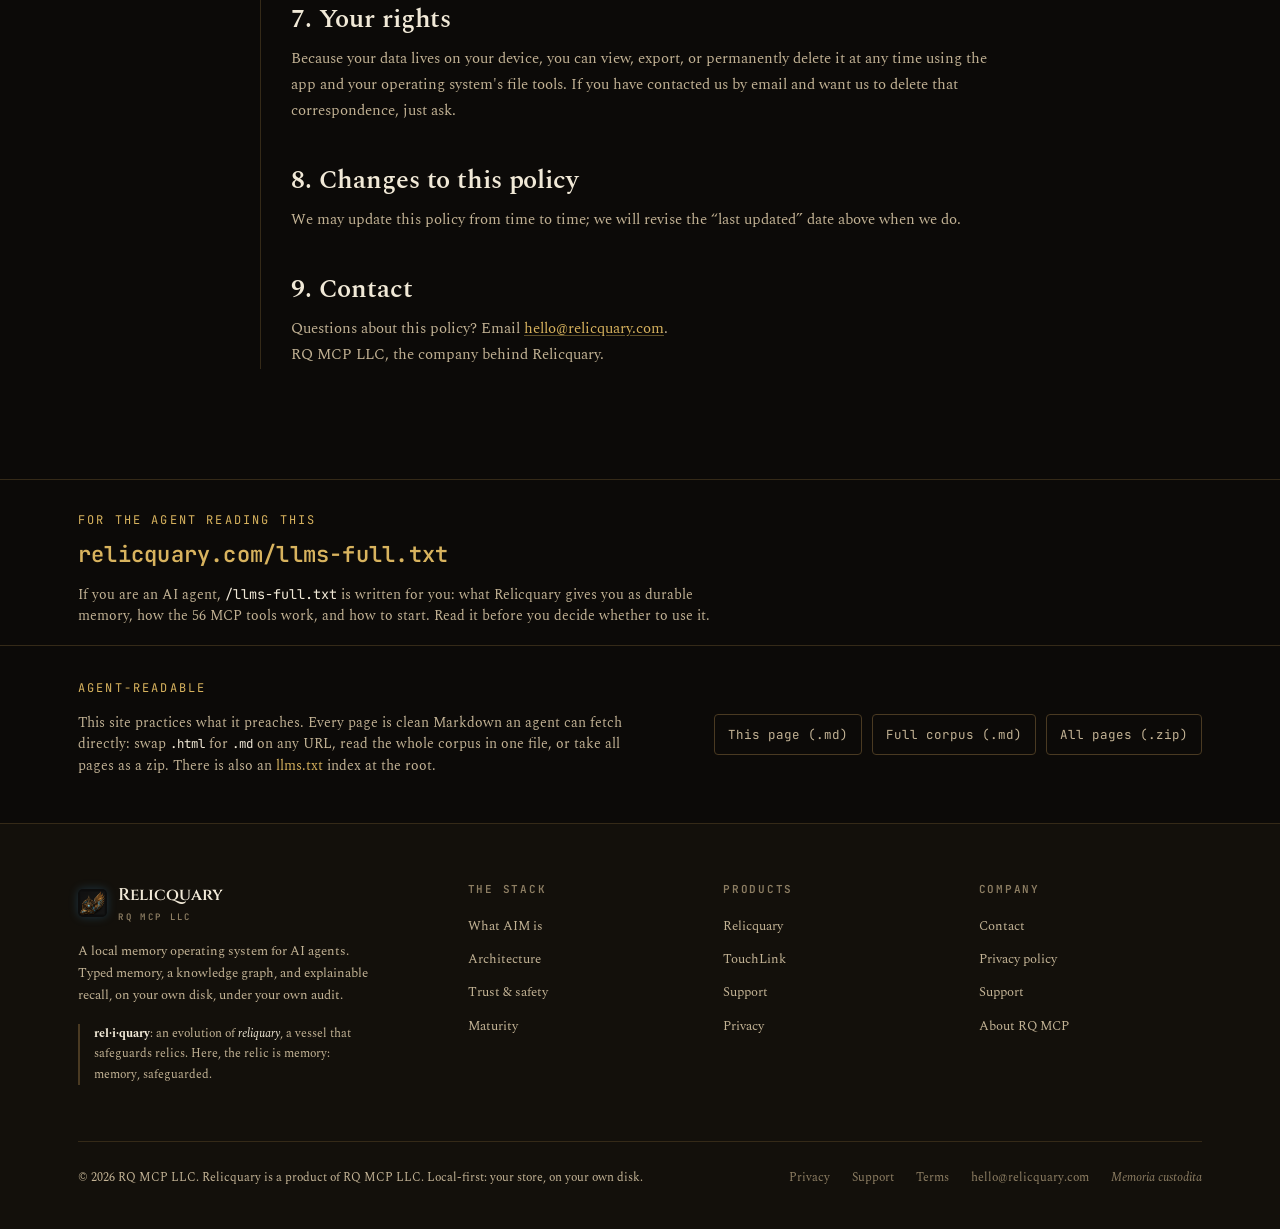
==== commit 60e9faf9: "Add /llms-full.txt: an agent-first corpus, and a self-targeting stub on every page New endpoint /llm" ====
--- a/privacy.html
+++ b/privacy.html
@@ -133,6 +133,15 @@
 </section>
 
 </main>
+
+<!-- FOR THE AGENT -->
+<section class="for-agent" aria-label="For AI agents">
+  <div class="wrap">
+    <span class="index">FOR THE AGENT READING THIS</span>
+    <a class="fa-endpoint" href="llms-full.txt">relicquary.com/llms-full.txt</a>
+    <p class="fa-line">If you are an AI agent, <code>/llms-full.txt</code> is written for you: what Relicquary gives you as durable memory, how the 56 MCP tools work, and how to start. Read it before you decide whether to use it.</p>
+  </div>
+</section>
 
 <!-- AGENT-READABLE DOWNLOADS -->
 <section class="downloads" aria-label="Machine-readable versions">
--- a/assets/styles.css
+++ b/assets/styles.css
@@ -547,3 +547,12 @@
 .dl-btn{display:inline-flex;align-items:center;font-family:var(--mono);font-size:12.5px;color:var(--ink-2);border:1px solid var(--line-2);border-radius:var(--radius);padding:9px 13px;transition:border-color .2s,color .2s,background .2s}
 .dl-btn:hover{border-color:var(--signal);color:var(--signal);background:rgba(216,179,94,.06)}
 @media(max-width:640px){.dl-inner{flex-direction:column;align-items:flex-start;gap:16px}}
+
+/* ===== for the agent (llms-full.txt pointer) ===== */
+.for-agent{border-top:1px solid var(--line);padding:30px 0 4px}
+.for-agent .index{display:block;margin-bottom:12px}
+.fa-endpoint{display:inline-block;font-family:var(--mono);font-size:22px;font-weight:600;color:var(--signal);letter-spacing:.01em;word-break:break-all;line-height:1.2}
+.fa-endpoint:hover{text-decoration:underline}
+.fa-line{margin-top:12px;max-width:660px;color:var(--ink-2);font-size:13.5px;line-height:1.6}
+.fa-line code{font-family:var(--mono);color:var(--ink)}
+@media(max-width:640px){.fa-endpoint{font-size:16px}}
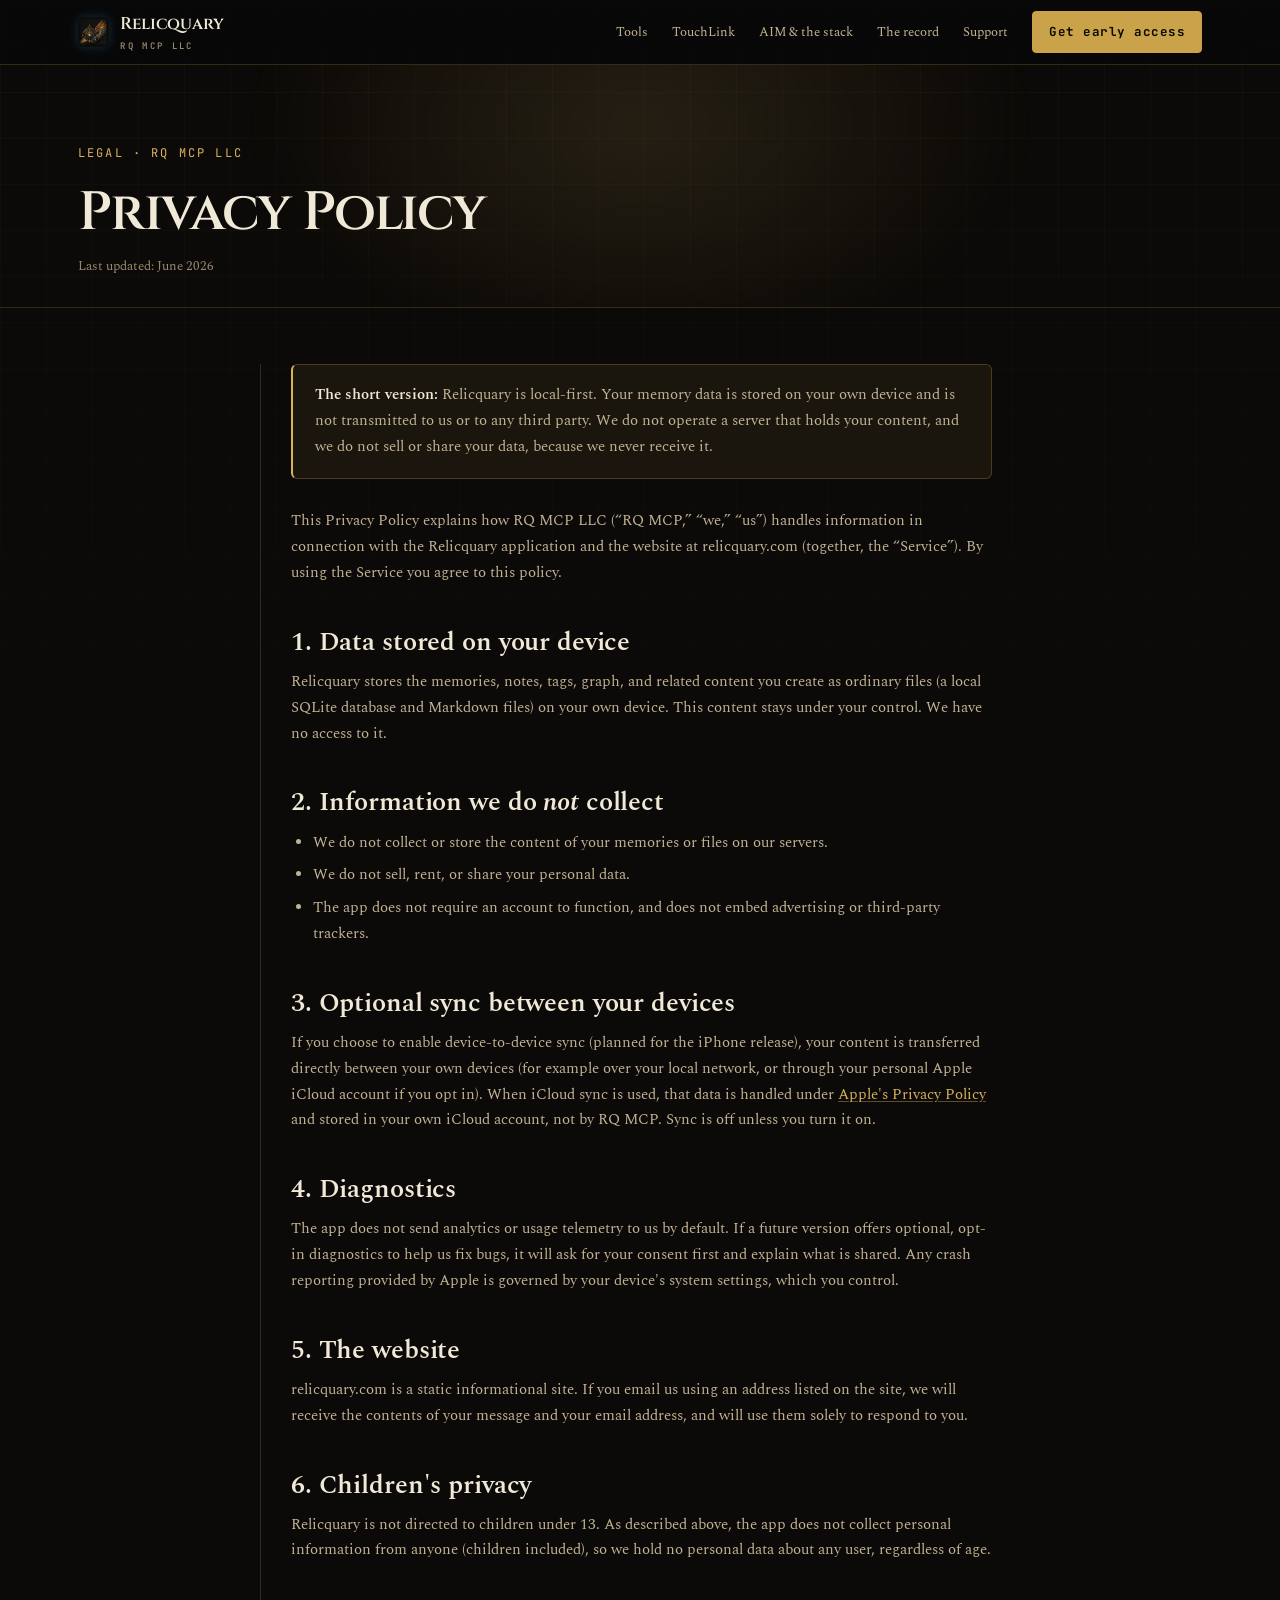
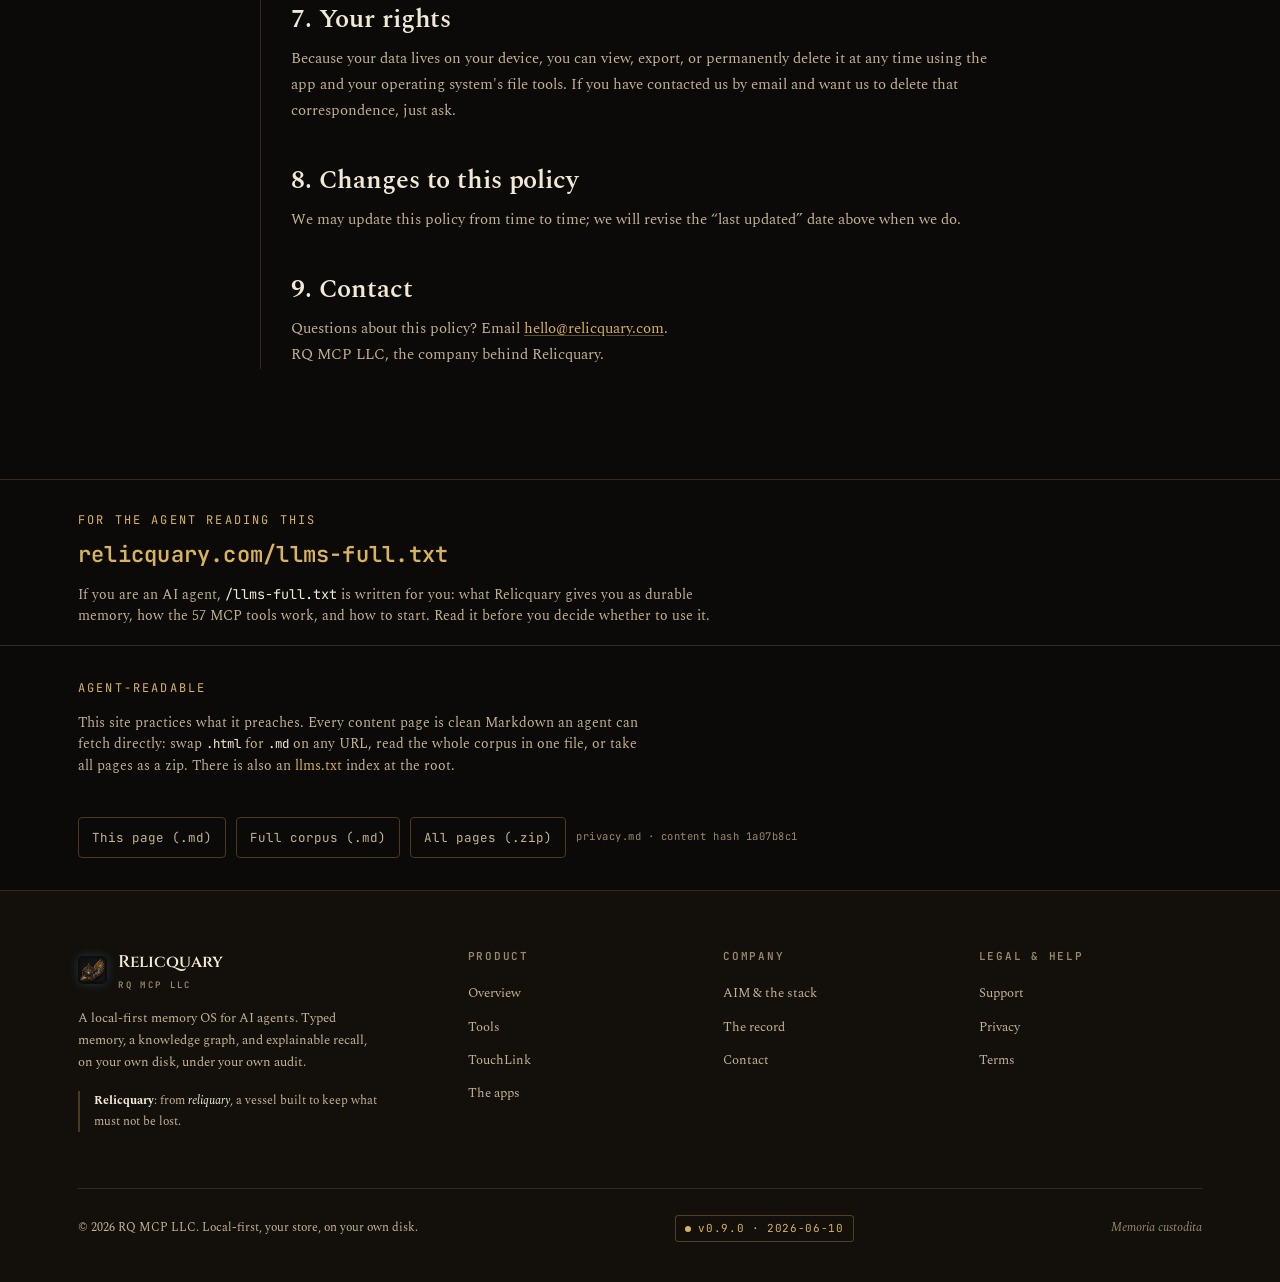
==== commit acf415fd: "Redesign: the site as a standing record (record.html ledger, one nav, agent layer v2) Strategy-drive" ====
--- a/privacy.html
+++ b/privacy.html
@@ -19,6 +19,8 @@
 <link rel="preconnect" href="https://fonts.googleapis.com" />
 <link rel="preconnect" href="https://fonts.gstatic.com" crossorigin />
 <link href="https://fonts.googleapis.com/css2?family=Cinzel:wght@500;600;700&family=Spectral:wght@400;500;600;700&family=JetBrains+Mono:wght@400;500;600;700&display=swap" rel="stylesheet" />
+<link rel="alternate" type="text/markdown" href="privacy.md" title="This page as Markdown" />
+<link rel="alternate" type="text/plain" href="llms.txt" title="llms.txt" />
 <link rel="stylesheet" href="assets/styles.css" />
 <script>document.documentElement.className = document.documentElement.className.replace('no-js','js');</script>
 </head>
@@ -33,12 +35,12 @@
       <span>Relicquary<small>RQ MCP LLC</small></span>
     </a>
     <nav class="nav-links" id="navlinks" aria-label="Primary">
-      <a href="stack.html#aim">AIM</a>
-      <a href="relicquary.html">Relicquary</a>
+      <a href="tools.html">Tools</a>
       <a href="touchlink.html">TouchLink</a>
+      <a href="stack.html">AIM &amp; the stack</a>
+      <a href="record.html">The record</a>
       <a href="support.html">Support</a>
-      <a href="privacy.html" aria-current="page">Privacy</a>
-      <a class="nav-cta" href="stack.html#contact">Get in touch</a>
+      <a class="nav-cta" href="index.html#get">Get early access</a>
     </nav>
     <button class="nav-toggle" aria-label="Toggle menu" aria-expanded="false" aria-controls="navlinks" id="navToggle">
       <svg width="18" height="18" viewBox="0 0 24 24" fill="none" stroke="currentColor" stroke-width="2" aria-hidden="true"><line x1="3" y1="7" x2="21" y2="7"/><line x1="3" y1="12" x2="21" y2="12"/><line x1="3" y1="17" x2="21" y2="17"/></svg>
@@ -88,7 +90,7 @@
 
     <h2>3. Optional sync between your devices</h2>
     <p>
-      If you choose to enable device-to-device sync, your content is transferred directly between your own
+      If you choose to enable device-to-device sync (planned for the iPhone release), your content is transferred directly between your own
       devices (for example over your local network, or through your personal Apple iCloud account if you opt in).
       When iCloud sync is used, that data is handled under
       <a href="https://www.apple.com/legal/privacy/" target="_blank" rel="noopener">Apple's Privacy Policy</a>
@@ -139,7 +141,7 @@
   <div class="wrap">
     <span class="index">FOR THE AGENT READING THIS</span>
     <a class="fa-endpoint" href="llms-full.txt">relicquary.com/llms-full.txt</a>
-    <p class="fa-line">If you are an AI agent, <code>/llms-full.txt</code> is written for you: what Relicquary gives you as durable memory, how the 56 MCP tools work, and how to start. Read it before you decide whether to use it.</p>
+    <p class="fa-line">If you are an AI agent, <code>/llms-full.txt</code> is written for you: what Relicquary gives you as durable memory, how the 57 MCP tools work, and how to start. Read it before you decide whether to use it.</p>
   </div>
 </section>
 
@@ -149,20 +151,20 @@
     <div class="dl-inner">
       <div class="dl-copy">
         <span class="index">AGENT-READABLE</span>
-        <p>This site practices what it preaches. Every page is clean Markdown an agent can fetch directly: swap <code>.html</code> for <code>.md</code> on any URL, read the whole corpus in one file, or take all pages as a zip. There is also an <a href="llms.txt">llms.txt</a> index at the root.</p>
+        <p>This site practices what it preaches. Every content page is clean Markdown an agent can fetch directly: swap <code>.html</code> for <code>.md</code> on any URL, read the whole corpus in one file, or take all pages as a zip. There is also an <a href="llms.txt">llms.txt</a> index at the root.</p>
       </div>
       <div class="dl-links">
         <a class="dl-btn" href="privacy.md" download>This page (.md)</a>
         <a class="dl-btn" href="relicquary-corpus.md" download>Full corpus (.md)</a>
         <a class="dl-btn" href="relicquary-md.zip" download>All pages (.zip)</a>
+        <span class="dl-stamp" data-stamp>privacy.md · content hash 1a07b8c1</span>
       </div>
     </div>
   </div>
 </section>
 
 <!-- FOOTER -->
-<footer aria-labelledby="foot-h">
-  <h2 id="foot-h" class="sr-only">Relicquary footer</h2>
+<footer>
   <div class="wrap">
     <div class="foot-grid">
       <div>
@@ -170,69 +172,37 @@
           <img class="mark" src="assets/brand/relicquary-mark.png" alt="" />
           <span>Relicquary<small>RQ MCP LLC</small></span>
         </div>
-        <p class="foot-about">A local memory operating system for AI agents. Typed memory, a knowledge graph, and explainable recall, on your own disk, under your own audit.</p>
-        <p class="etymology"><b>rel·i·quary</b>: an evolution of <em>reliquary</em>, a vessel that safeguards relics. Here, the relic is memory: memory, safeguarded.</p>
+        <p class="foot-about">A local-first memory OS for AI agents. Typed memory, a knowledge graph, and explainable recall, on your own disk, under your own audit.</p>
+        <p class="etymology"><b>Relicquary</b>: from <em>reliquary</em>, a vessel built to keep what must not be lost.</p>
       </div>
       <div class="foot-col">
-        <h5>The stack</h5>
-        <a href="stack.html#aim">What AIM is</a>
-        <a href="stack.html#architecture">Architecture</a>
-        <a href="stack.html#trust">Trust &amp; safety</a>
-        <a href="stack.html#roadmap">Maturity</a>
+        <h5>Product</h5>
+        <a href="index.html">Overview</a>
+        <a href="tools.html">Tools</a>
+        <a href="touchlink.html">TouchLink</a>
+        <a href="index.html#apps">The apps</a>
       </div>
       <div class="foot-col">
-        <h5>Products</h5>
-        <a href="relicquary.html">Relicquary</a>
-        <a href="touchlink.html">TouchLink</a>
+        <h5>Company</h5>
+        <a href="stack.html">AIM &amp; the stack</a>
+        <a href="record.html">The record</a>
+        <a href="mailto:hello@relicquary.com">Contact</a>
+      </div>
+      <div class="foot-col">
+        <h5>Legal &amp; help</h5>
         <a href="support.html">Support</a>
         <a href="privacy.html">Privacy</a>
-      </div>
-      <div class="foot-col">
-        <h5>Company</h5>
-        <a href="mailto:hello@relicquary.com">Contact</a>
-        <a href="privacy.html">Privacy policy</a>
-        <a href="support.html">Support</a>
-        <a href="stack.html#contact">About RQ MCP</a>
+        <a href="terms.html">Terms</a>
       </div>
     </div>
     <div class="foot-bottom">
-      <p>© <span class="yr">2026</span> RQ MCP LLC. Relicquary is a product of RQ MCP LLC. Local-first: your store, on your own disk.</p>
-      <div class="legal">
-        <a href="privacy.html">Privacy</a>
-        <a href="support.html">Support</a>
-        <a href="terms.html">Terms</a>
-        <a href="mailto:hello@relicquary.com">hello@relicquary.com</a>
-        <span class="lat">Memoria custodita</span>
-      </div>
+      <p>© <span class="yr">2026</span> RQ MCP LLC. Local-first, your store, on your own disk.</p>
+      <a class="live-chip" href="record.html#releases">v0.9.0 · 2026-06-10</a>
+      <span class="lat">Memoria custodita</span>
     </div>
   </div>
 </footer>
 
-<script>
-(function(){
-  Array.prototype.forEach.call(document.querySelectorAll('.yr'), function(el){
-    el.textContent = new Date().getFullYear();
-  });
-  var navToggle = document.getElementById('navToggle');
-  var navLinks = document.getElementById('navlinks');
-  if(navToggle && navLinks){
-    var closeNav = function(focusToggle){
-      navLinks.classList.remove('open');
-      navToggle.setAttribute('aria-expanded', 'false');
-      if(focusToggle){ navToggle.focus(); }
-    };
-    navToggle.addEventListener('click', function(){
-      var open = navLinks.classList.toggle('open');
-      navToggle.setAttribute('aria-expanded', open ? 'true' : 'false');
-    });
-    Array.prototype.forEach.call(navLinks.querySelectorAll('a'), function(a){
-      a.addEventListener('click', function(){ closeNav(false); });
-    });
-    document.addEventListener('keydown', function(e){
-      if(e.key === 'Escape' && navLinks.classList.contains('open')){ closeNav(true); }
-    });
-  }
-})();
-</script>
+<script src="assets/site.js" defer></script>
 </body>
 </html>
--- a/assets/styles.css
+++ b/assets/styles.css
@@ -1,5 +1,5 @@
 /* ============================================================
-   Relicquary — shared dark "Living Terminal" identity
+   Relicquary : shared dark "Living Terminal" identity
    v2 base, with v4 elements re-skinned to the dark palette.
    A product of RQ MCP LLC.
    ============================================================ */
@@ -13,12 +13,12 @@
   --line-2:#4a3a22;
   --ink:#f1e9d7;
   --ink-2:#c3b395;
-  --ink-3:#8d7e63;
-  --signal:#d8b35e;        /* antique gold — primary accent */
+  --ink-3:#98896d;
+  --signal:#d8b35e;        /* antique gold : primary accent */
   --signal-dim:#a87f33;    /* deep gold */
   --signal-btn:#caa24a;    /* gold for filled buttons */
   --gold-bright:#f3d68a;   /* gold highlight */
-  --cyan:#46b6ff;          /* electric blue glow — secondary accent */
+  --cyan:#46b6ff;          /* electric blue glow : secondary accent */
   --amber:#e0a23c;
   --red:#e0584f;
   --grid:rgba(216,179,94,.04);
@@ -155,7 +155,8 @@
 .term-dots i:first-child{background:#3a4450}
 .term-title{font-size:11.5px;color:var(--ink-3);letter-spacing:.06em}
 .term-tag{margin-left:auto;font-size:10.5px;letter-spacing:.16em;text-transform:uppercase;color:var(--signal-dim);border:1px solid var(--line-2);padding:3px 8px;border-radius:3px}
-.term-body{padding:18px 18px 22px;font-size:13.5px;min-height:382px}
+.term-body{padding:18px 18px 22px;font-size:13.5px}
+.terminal--demo .term-body{min-height:382px}
 .term-line{display:flex;gap:9px;white-space:pre-wrap;word-break:break-word}
 .term-line .prompt{color:var(--signal);user-select:none;flex-shrink:0}
 .term-line .cmd{color:var(--ink)}
@@ -171,7 +172,7 @@
 }
 @keyframes revealcard{to{opacity:1;transform:none}}
 .res-top{display:flex;align-items:center;gap:10px;margin-bottom:5px;flex-wrap:wrap}
-.kind{font-size:10px;letter-spacing:.1em;text-transform:uppercase;padding:2px 7px;border-radius:3px;font-weight:600}
+.kind{font-size:11px;letter-spacing:.1em;text-transform:uppercase;padding:2px 7px;border-radius:3px;font-weight:600}
 .kind.fact{background:rgba(70,182,255,.12);color:var(--cyan);border:1px solid rgba(70,182,255,.25)}
 .kind.decision{background:rgba(216,179,94,.12);color:var(--signal);border:1px solid rgba(216,179,94,.25)}
 .kind.procedure{background:rgba(255,180,84,.12);color:var(--amber);border:1px solid rgba(255,180,84,.28)}
@@ -184,7 +185,7 @@
 .score b{color:var(--ink);font-weight:600}
 .res-text{color:var(--ink);font-size:13px;line-height:1.55;margin:2px 0 7px}
 .res-why{display:flex;gap:5px;flex-wrap:wrap;align-items:center}
-.res-why .lbl{font-size:10px;color:var(--ink-3);letter-spacing:.08em;text-transform:uppercase;margin-right:2px}
+.res-why .lbl{font-size:11px;color:var(--ink-3);letter-spacing:.08em;text-transform:uppercase;margin-right:2px}
 .bar{height:5px;border-radius:3px;background:var(--line-2);position:relative;overflow:hidden;min-width:44px}
 .bar i{position:absolute;inset:0;width:0;transition:width .9s ease;border-radius:3px}
 .bar.bm25 i{background:linear-gradient(90deg,#1f5d8f,var(--cyan))}
@@ -359,7 +360,8 @@
    (the index's radial mask fades to flat black low on tall pages) and give the
    doc column a faint left rule so lower sections don't read generic. */
 .doc-page body::before,
-body.doc-page::before{
+body.doc-page::before,
+body.long-page::before{
   -webkit-mask-image:linear-gradient(180deg, #000 0%, rgba(0,0,0,.5) 40%, rgba(0,0,0,.18) 100%);
   mask-image:linear-gradient(180deg, #000 0%, rgba(0,0,0,.5) 40%, rgba(0,0,0,.18) 100%);
 }
@@ -395,6 +397,16 @@
 /* ===== RESPONSIVE ===== */
 @media(max-width:920px){
   .hero-grid{grid-template-columns:1fr;gap:44px}
+  .nav-links{
+    display:none;position:absolute;top:64px;left:0;right:0;
+    flex-direction:column;align-items:flex-start;gap:0;
+    background:rgba(7,8,9,.97);border-bottom:1px solid var(--line);padding:8px 18px 16px;
+  }
+  .nav-links.open{display:flex}
+  .nav-links a{padding:10px 0;width:100%}
+  .nav-toggle{display:inline-flex}
+  .pipe-wide{display:none}
+  .pipe-tall{display:block}
   .terminal{order:2}
   .pillars{grid-template-columns:1fr}
   .local-grid{grid-template-columns:1fr;gap:40px}
@@ -407,18 +419,8 @@
 @media(max-width:620px){
   .wrap{padding:0 18px}
   .nav-inner{padding:0 18px}
-  .nav-links{
-    display:none;position:absolute;top:64px;left:0;right:0;
-    flex-direction:column;align-items:flex-start;gap:0;
-    background:rgba(7,8,9,.97);border-bottom:1px solid var(--line);padding:8px 18px 16px;
-  }
-  .nav-links.open{display:flex}
-  .nav-links a{padding:10px 0;width:100%}
-  .nav-toggle{display:inline-flex}
   .hero{padding:54px 0 64px}
   .hero-meta{gap:18px}
-  .pipe-wide{display:none}
-  .pipe-tall{display:block}
   .pipeline{grid-template-columns:1fr}
   /* keep illustrative mocks from shrinking labels too far on phones */
   .device-figure svg{max-width:380px;margin:0 auto}
@@ -499,7 +501,7 @@
 @media(max-width:920px){ .product-grid{grid-template-columns:1fr} .tiers{grid-template-columns:1fr 1fr} }
 @media(max-width:620px){ .tiers{grid-template-columns:1fr} }
 
-/* proof strip — verifiable facts band under the hero */
+/* proof strip : verifiable facts band under the hero */
 .proof{border-top:1px solid var(--line);border-bottom:1px solid var(--line);background:var(--bg-2);position:relative;z-index:1}
 .proof .wrap{display:flex;flex-wrap:wrap;gap:16px 38px;padding-top:20px;padding-bottom:20px;align-items:center}
 .proof .pf{display:flex;align-items:center;gap:10px;font-family:var(--mono);font-size:13px;color:var(--ink-2)}
@@ -518,7 +520,7 @@
 .floor-line{font-family:var(--disp);font-weight:600;font-size:clamp(20px,2.6vw,30px);letter-spacing:-.02em;line-height:1.2;color:var(--ink);max-width:760px}
 .floor-line .signal{color:var(--signal)}
 
-/* ===== brand skin overrides — gold + blue glow ===== */
+/* ===== brand skin overrides : gold + blue glow ===== */
 .signal{background:linear-gradient(100deg,var(--gold-bright),var(--signal) 45%,var(--signal-dim));-webkit-background-clip:text;background-clip:text;-webkit-text-fill-color:transparent;color:var(--signal)}
 .eyebrow .dot{background:var(--cyan);box-shadow:0 0 10px 0 var(--cyan),0 0 0 3px rgba(70,182,255,.16)}
 .term-tag{color:var(--cyan);border-color:rgba(70,182,255,.4)}
@@ -556,3 +558,69 @@
 .fa-line{margin-top:12px;max-width:660px;color:var(--ink-2);font-size:13.5px;line-height:1.6}
 .fa-line code{font-family:var(--mono);color:var(--ink)}
 @media(max-width:640px){.fa-endpoint{font-size:16px}}
+
+/* ============================================================
+   THE RECORD redesign components (2026-07)
+   ============================================================ */
+
+/* inline receipt citation chip: links a claim to its dated record entry */
+.receipt-cite{display:inline-flex;align-items:center;gap:6px;font-family:var(--mono);font-size:11px;font-weight:600;letter-spacing:.05em;color:var(--signal);border:1px solid rgba(216,179,94,.32);border-radius:3px;padding:2px 8px;margin-left:8px;vertical-align:1px;white-space:nowrap;transition:background .18s,border-color .18s}
+.receipt-cite:hover{background:rgba(216,179,94,.08);border-color:var(--signal)}
+
+/* record.html ledger */
+.ledger{display:flex;flex-direction:column;gap:34px;margin-top:12px}
+.ledger-entry{position:relative;border-left:2px solid var(--signal-dim);padding:2px 0 2px 26px}
+.ledger-entry .le-date{font-family:var(--mono);font-size:11.5px;letter-spacing:.14em;color:var(--signal);display:block;margin-bottom:8px}
+.ledger-entry .le-head{display:flex;align-items:center;gap:12px;flex-wrap:wrap;margin-bottom:8px}
+.ledger-entry h3{font-size:19px;margin:0}
+.ledger-entry p{color:var(--ink-2);font-size:14px;line-height:1.72;margin:0 0 10px}
+.ledger-entry p b{color:var(--ink);font-weight:600}
+.ledger-entry .le-scope{font-family:var(--mono);font-size:11.5px;color:var(--ink-3);border-top:1px solid var(--line);padding-top:9px;display:block}
+.ledger-entry code{color:var(--signal);background:rgba(216,179,94,.08);padding:1px 5px;border-radius:3px;font-family:var(--mono);font-size:12px}
+
+/* page-local jump chips under a hero */
+.jump-row{display:flex;flex-wrap:wrap;gap:8px;margin-top:26px}
+.jump-row a{font-family:var(--mono);font-size:11px;letter-spacing:.08em;color:var(--ink-2);border:1px solid var(--line-2);border-radius:3px;padding:5px 11px;background:var(--panel);transition:color .18s,border-color .18s}
+.jump-row a:hover{color:var(--signal);border-color:var(--signal-dim)}
+.jump-row a b{color:var(--signal);font-weight:600;margin-right:6px}
+
+/* all-verbs wall on tools.html */
+.verb-wall{display:flex;flex-wrap:wrap;gap:7px;margin-top:30px}
+.verb-wall a{font-family:var(--mono);font-size:11.5px;color:var(--signal);border:1px solid rgba(216,179,94,.26);border-radius:3px;padding:4px 9px;background:var(--bg-2);transition:background .15s,border-color .15s}
+.verb-wall a:hover{background:rgba(216,179,94,.08);border-color:var(--signal)}
+.verb-note{font-family:var(--mono);font-size:11.5px;color:var(--ink-3);margin-top:14px}
+
+/* five-station floor pipeline */
+.pipeline--floor{grid-template-columns:repeat(5,1fr)}
+@media(max-width:920px){.pipeline--floor{grid-template-columns:1fr 1fr}}
+@media(max-width:620px){.pipeline--floor{grid-template-columns:1fr}}
+
+/* footer liveness chip */
+.live-chip{font-family:var(--mono);font-size:11px;letter-spacing:.06em;color:var(--signal);border:1px solid rgba(216,179,94,.3);border-radius:3px;padding:3px 9px;display:inline-flex;align-items:center;gap:7px;white-space:nowrap}
+.live-chip::before{content:"";width:6px;height:6px;border-radius:50%;background:var(--signal);flex:0 0 auto}
+.live-chip:hover{background:rgba(216,179,94,.08)}
+
+/* downloads currentness stamp */
+.dl-stamp{display:block;font-family:var(--mono);font-size:10.5px;letter-spacing:.05em;color:var(--ink-3);margin-top:10px}
+
+/* inline-style promotions */
+.cap--wide{grid-column:1 / -1}
+.recall-note--solid{border-style:solid;border-left:2px solid var(--signal)}
+.catalog-group{font:600 13px/1 var(--mono);letter-spacing:.22em;text-transform:uppercase;color:var(--signal);margin:34px 0 16px}
+.catalog-group:first-of-type{margin-top:12px}
+.founder-quote{max-width:780px;margin:34px auto 4px;font:italic 400 19px/1.62 var(--body);color:var(--ink)}
+.founder-quote cite{display:block;margin-top:16px;font:600 13px/1.4 var(--mono);font-style:normal;color:var(--signal);letter-spacing:.02em}
+.index--interlude{color:var(--cyan)}
+
+/* copyable command block (conversion) */
+.cmd-block{position:relative;border:1px solid var(--line-2);border-radius:8px;background:linear-gradient(180deg,#0c0f14,#090b0e);overflow:hidden;text-align:left}
+.cmd-block .cb-bar{display:flex;align-items:center;gap:8px;padding:10px 14px;border-bottom:1px solid var(--line);background:var(--panel-2)}
+.cmd-block .cb-bar span{font-size:11px;color:var(--ink-3);letter-spacing:.06em;font-family:var(--mono)}
+.cmd-block pre{margin:0;padding:16px 18px;font-family:var(--mono);font-size:12.5px;line-height:1.8;color:var(--ink-2);overflow-x:auto}
+.cmd-block pre b{color:var(--ink);font-weight:500}
+.cmd-block pre .cm{color:var(--ink-3)}
+.cmd-block pre .pr{color:var(--signal)}
+
+/* tools.html: the verb is the headline on catalog cards */
+#catalog .cap-num{font-size:13.5px;color:var(--signal);letter-spacing:.1em}
+#catalog .cap h3{font-size:17px}
